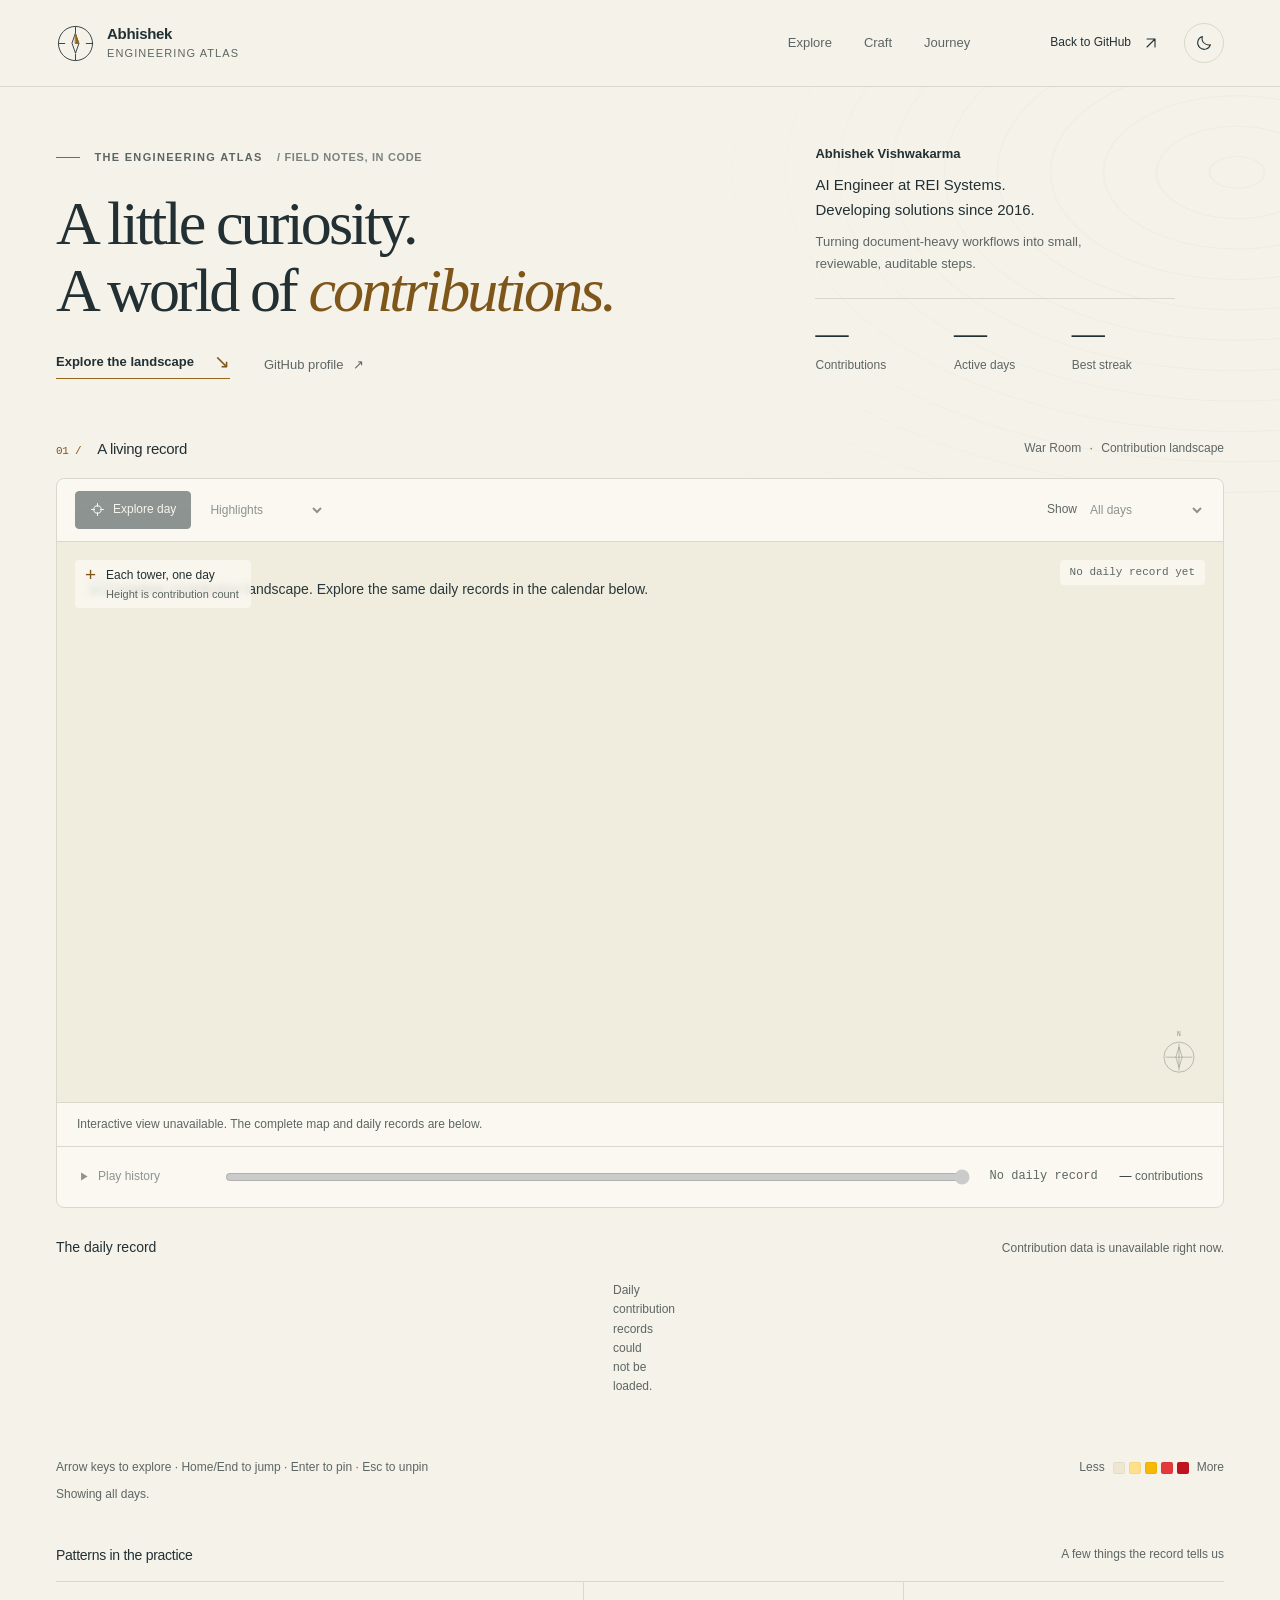
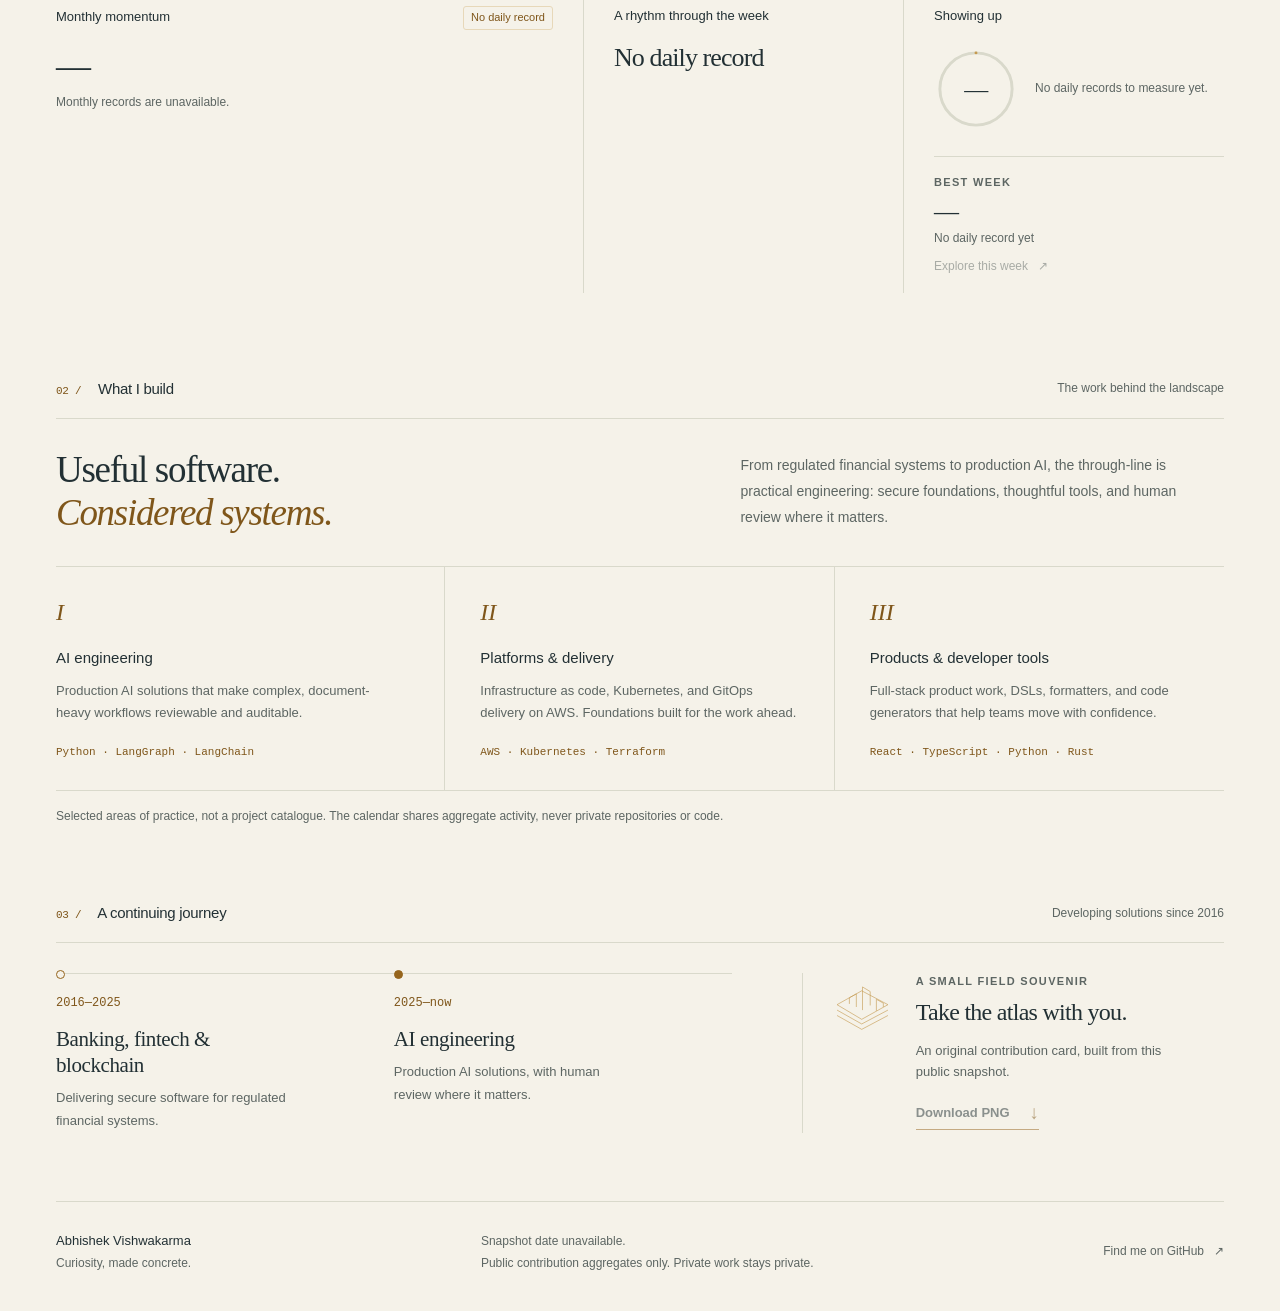
==== site/index.html @ c7415bc3 "Engineering Atlas profile: README artwork, War Room site, generators and CI Original scenery-only SV" ====
<!doctype html>
<html lang="en">
<head>
  <meta charset="utf-8">
  <meta name="viewport" content="width=device-width, initial-scale=1, viewport-fit=cover">
  <title>The Engineering Atlas · Abhishek Vishwakarma</title>
  <meta name="description" content="Abhishek Vishwakarma, AI Engineer at REI Systems. Explore an original contribution landscape, the daily records behind it, and a journey through software engineering since 2016. Public aggregates only.">
  <meta name="color-scheme" content="light dark">
  <meta name="theme-color" content="#f5f2e9">
  <meta property="og:title" content="The Engineering Atlas · Abhishek Vishwakarma">
  <meta property="og:description" content="A little curiosity. A world of contributions. An original, interactive atlas of Abhishek Vishwakarma’s public contribution calendar and engineering journey.">
  <meta property="og:type" content="website">
  <meta property="og:url" content="https://abhi-at-rei.github.io/abhi-at-rei/">
  <meta property="og:image" content="https://abhi-at-rei.github.io/abhi-at-rei/battlefield-light.svg">
  <meta property="og:image:alt" content="An original isometric contribution landscape: one tower for each day of the public contribution calendar.">
  <meta name="twitter:card" content="summary_large_image">
  <meta name="twitter:title" content="The Engineering Atlas · Abhishek Vishwakarma">
  <meta name="twitter:description" content="A little curiosity. A world of contributions. An original, interactive atlas of Abhishek Vishwakarma’s public contribution calendar and engineering journey.">
  <meta name="twitter:image" content="https://abhi-at-rei.github.io/abhi-at-rei/battlefield-light.svg">
  <meta name="twitter:image:alt" content="An original isometric contribution landscape: one tower for each day of the public contribution calendar.">
  <link rel="icon" href="data:image/svg+xml,%3Csvg xmlns='http://www.w3.org/2000/svg' viewBox='0 0 40 40'%3E%3Crect width='40' height='40' rx='10' fill='%231c292d'/%3E%3Cpath d='M20 6 24 16 34 20 24 24 20 34 16 24 6 20 16 16Z' fill='none' stroke='%23ddb36b' stroke-width='1.3'/%3E%3Cpath d='M20 11 23 20 20 29 17 20Z' fill='%23f5f2e9'/%3E%3C/svg%3E">
  <script>
    // Apply the saved theme before first paint (no flash); light is the default.
    (function () {
      var t = null;
      try { t = localStorage.getItem('warroom-theme'); } catch (e) {}
      if (t !== 'light' && t !== 'dark') t = 'light';
      document.documentElement.setAttribute('data-theme', t);
    })();
  </script>
  <link rel="stylesheet" href="./style.css">
  <script type="importmap">
  {
    "imports": {
      "three": "https://cdn.jsdelivr.net/npm/three@0.170.0/build/three.module.js",
      "three/addons/": "https://cdn.jsdelivr.net/npm/three@0.170.0/examples/jsm/"
    }
  }
  </script>
</head>
<body>
  <a class="skip" href="#heatmap-title">Skip to the contribution calendar</a>
  <header class="top">
    <div class="wrap top__inner">
      <a class="brand" href="#home" aria-label="Abhishek, Engineering Atlas home">
        <svg class="brand__mark" viewBox="0 0 40 40" aria-hidden="true"><circle cx="20" cy="20" r="17.5"/><path d="M20 3v6m0 22v6M3 20h6m22 0h6M20 10l3.5 10L20 30l-3.5-10Z"/><path class="brand__needle" d="m20 10 3.5 10H20Z"/></svg>
        <span><strong>Abhishek</strong><span>Engineering Atlas</span></span>
      </a>
      <nav class="nav" aria-label="Main navigation"><a href="#explore">Explore</a><a href="#craft">Craft</a><a href="#journey">Journey</a></nav>
      <div class="top__actions">
        <a class="back" href="https://github.com/abhi-at-rei"><span>Back to GitHub</span><svg viewBox="0 0 20 20" aria-hidden="true"><path d="M5 15 15 5M5 5h10v10"/></svg></a>
        <button class="theme-toggle icon-button" id="theme-toggle" type="button" data-action="toggle-theme" aria-label="Switch to dark theme">
          <svg class="i-moon" viewBox="0 0 24 24" aria-hidden="true"><path d="M20.6 14.2A8.7 8.7 0 0 1 9.8 3.4a8.7 8.7 0 1 0 10.8 10.8Z"/></svg>
          <svg class="i-sun" viewBox="0 0 24 24" aria-hidden="true"><circle cx="12" cy="12" r="4"/><path d="M12 2v2m0 16v2M2 12h2m16 0h2M5 5l1.5 1.5m11 11L19 19M5 19l1.5-1.5m11-11L19 5"/></svg>
        </button>
      </div>
    </div>
  </header>
  <main id="home">
    <section class="intro wrap" aria-labelledby="page-title">
      <div class="intro__text">
        <p class="eyebrow"><span class="small-rule"></span> The engineering atlas <span class="edition">/ Field notes, in code</span></p>
        <h1 id="page-title">A little curiosity.<br>A world of <em>contributions.</em></h1>
        <div class="intro__links"><a class="text-link" href="#explore">Explore the landscape <span aria-hidden="true">↘</span></a><a class="quiet-link" href="https://github.com/abhi-at-rei">GitHub profile <span aria-hidden="true">↗</span></a></div>
      </div>
      <div class="intro__aside">
        <p class="intro__name">Abhishek Vishwakarma</p>
        <p class="intro__role">AI Engineer at REI Systems.<br> Developing solutions since 2016.</p>
        <p class="intro__focus">Turning document-heavy workflows into small, reviewable, auditable steps.</p>
        <dl class="hero-metrics" aria-label="Contribution summary"><div><dt>Contributions</dt><dd id="metric-total">—</dd></div><div><dt>Active days</dt><dd id="metric-active">—</dd></div><div><dt>Best streak</dt><dd id="metric-streak">—</dd></div></dl>
      </div>
    </section>
    <section class="explore wrap" id="explore" aria-labelledby="explore-title">
      <div class="section-heading"><h2 id="explore-title"><span class="section-index">01 /</span> A living record</h2><span class="section-note">War Room <span aria-hidden="true">·</span> Contribution landscape</span></div>
      <div class="atlas" id="atlas">
        <div class="toolbar" role="group" aria-label="Landscape controls">
          <div class="toolbar__explore">
            <button class="control control--explore" id="explore-day" data-action="explore-day" type="button"><svg viewBox="0 0 20 20" aria-hidden="true"><path d="M10 2v4m0 8v4M2 10h4m8 0h4"/><circle cx="10" cy="10" r="5"/></svg>Explore day</button>
            <label class="select-control"><span class="sr-only">Highlights</span><select id="highlights" data-action="highlight"><option value="">Highlights</option><option value="peak">Peak day</option><option value="streak">Longest streak</option><option value="month" id="highlight-month" disabled>Best month</option></select></label>
          </div>
          <div class="camera-controls scene-only" role="group" aria-label="Camera view"><button type="button" data-camera="front" aria-pressed="true">Front</button><button type="button" data-camera="map" aria-pressed="false">Map</button><button type="button" data-camera="isometric" aria-pressed="false">Isometric</button><button type="button" data-camera="cinematic" aria-pressed="false">Cinematic</button></div>
          <div class="toolbar__options">
            <label class="select-control filter-control"><span>Show</span><select id="filter" data-filter="all" aria-label="Filter contribution days"><option value="all">All days</option><option value="top">Top days</option><option value="streak">Longest streak</option><option value="weekdays">Weekdays</option><option value="weekends">Weekends</option></select></label>
            <details class="view-options scene-only" id="view-options"><summary class="icon-button" aria-label="View settings"><svg viewBox="0 0 20 20" aria-hidden="true"><path d="M3 5h14M3 10h14M3 15h14"/><path class="slider-knobs" d="M7 3v4m6 1v4m-6 1v4"/></svg></summary><div class="view-options__body"><p class="eyebrow">View settings</p><button class="control" id="btn-motion" type="button" data-action="toggle-motion" data-state="off">Enable motion</button><label for="quality">Render quality</label><select id="quality" data-action="quality"><option value="auto">Auto</option><option value="low">Low</option><option value="high">High</option></select><p id="motion-note">The landscape starts still. Motion is always optional.</p></div></details>
          </div>
        </div>
        <div class="stage" id="stage">
          <img class="stage__fallback" id="stage-fallback" src="./battlefield-light.svg" alt="Complete contribution landscape. Explore the same daily records in the calendar below.">
          <div class="stage__canvas" id="stage-canvas" role="img" aria-label="Interactive contribution landscape. Each tower represents one calendar day. Use the calendar below for keyboard access."></div>
          <div class="stage__labels" id="stage-labels" aria-hidden="true"></div>
          <div class="stage__annotation"><span class="crosshair" aria-hidden="true">+</span><span>Each tower, one day<span class="annotation-sub">Height is contribution count</span></span></div>
          <p class="stage__range" id="stage-range">Loading the daily record</p>
          <div class="stage__bottom"><p class="stage__hint" id="stage-hint">Drag to orbit · Select a tower to inspect</p><button class="control interact-toggle scene-only" id="interactive-toggle" type="button" data-action="toggle-interactive" data-state="off">Explore in 3D</button><svg class="stage__compass" viewBox="0 0 48 64" aria-hidden="true"><text x="24" y="9" text-anchor="middle">N</text><circle cx="24" cy="36" r="19"/><path d="M24 19v34M7 36h34M24 23l4 13-4 13-4-13Z"/></svg></div>
          <div class="stage__toast" id="stage-toast" role="status"></div>
          <div class="stage__loading" id="stage-loading" role="status"><span>Charting the landscape</span></div>
          <aside class="details" id="details" role="dialog" aria-modal="false" aria-labelledby="details-title" hidden>
            <div class="details__head"><h3 class="eyebrow" id="details-title" tabindex="-1">Daily record</h3><button class="icon-button" id="details-close" data-action="dismiss-day" type="button" aria-label="Close daily record"><svg viewBox="0 0 20 20" aria-hidden="true"><path d="m5 5 10 10M15 5 5 15"/></svg></button></div>
            <div id="details-body"></div>
            <div class="details__nav"><button class="control" id="day-prev" data-action="previous-day" type="button">← Previous</button><label><span class="sr-only">Choose a calendar day</span><input id="day-input" type="date"></label><button class="control" id="day-next" data-action="next-day" type="button">Next →</button></div>
          </aside>
        </div>
        <p class="fallback-note" id="fallback-note" hidden>Interactive view unavailable. The complete map and daily records are below.</p>
        <div class="replay" role="group" aria-label="Contribution history replay"><button class="replay__play" id="replay-play" data-action="replay-play" type="button" data-state="off"><svg viewBox="0 0 16 16" aria-hidden="true"><path class="play-symbol" d="m5 3 8 5-8 5Z"/><path class="pause-symbol" d="M5 3v10M11 3v10"/></svg><span>Play history</span></button><label class="sr-only" for="replay-progress">Replay progress</label><input id="replay-progress" data-action="replay-scrub" type="range" min="0" max="1" step="0.001" value="1"><output id="replay-date" for="replay-progress" aria-live="off">—</output><span class="replay__total"><strong id="replay-total">—</strong> <span>contributions</span></span><p class="replay__note" id="replay-note" hidden>Reduced motion is on. Drag the slider, or step forward one week at a time.</p></div>
      </div>
      <div class="heat">
        <div class="heat__heading"><h3 id="heatmap-title" tabindex="-1">The daily record</h3><p id="total-line">Loading public contribution aggregates.</p></div>
        <div class="heat__scroller" id="heat-scroller" tabindex="-1"><div id="heatmap" class="heatmap-grid" role="grid" aria-label="Contribution calendar" aria-describedby="heatmap-help"></div></div>
        <div class="heat__foot"><p id="heatmap-help"><span class="hint-keys">Arrow keys to explore · Home/End to jump · Enter to pin · Esc to unpin</span><span class="hint-touch">Scroll sideways · Tap a day to pin it</span></p><div class="legend" id="legend" aria-label="Contribution intensity"></div></div>
        <p class="filter-status" id="filter-status" role="status">Showing all days.</p>
      </div>
      <div class="insights" aria-labelledby="insights-title">
        <div class="section-heading section-heading--small"><h3 id="insights-title">Patterns in the practice</h3><span class="section-note">A few things the record tells us</span></div>
        <div class="insights__grid">
          <section class="insight momentum" aria-labelledby="momentum-title"><div class="insight__heading"><h4 id="momentum-title">Monthly momentum</h4><span class="period-label" id="momentum-period">—</span></div><div class="momentum__value" id="momentum-value">—</div><p class="insight__note" id="momentum-label">Waiting for the daily record.</p><div class="month-chart" id="month-chart" role="group" aria-label="Monthly contribution totals"></div></section>
          <section class="insight weekday" aria-labelledby="weekday-title"><h4 id="weekday-title">A rhythm through the week</h4><p class="insight__lead" id="weekday-lead">—</p><div class="weekday-chart" id="weekday-chart" aria-label="Contributions by weekday"></div></section>
          <section class="insight consistency" aria-labelledby="consistency-title"><h4 id="consistency-title">Showing up</h4><div class="consistency__body"><div class="consistency__ring"><svg viewBox="0 0 100 100" aria-hidden="true"><circle class="ring-track" cx="50" cy="50" r="43"/><circle class="ring-value" id="ring-value" cx="50" cy="50" r="43" pathLength="100"/></svg><strong id="active-rate">—</strong></div><p id="consistency-note">Waiting for observed account days.</p></div><div class="best-week"><span class="eyebrow">Best week</span><strong id="best-week-value">—</strong><span id="best-week-range">No daily record yet</span><button class="quiet-link" id="best-week" data-action="highlight-week" type="button" disabled>Explore this week <span aria-hidden="true">↗</span></button></div></section>
        </div>
      </div>
    </section>
    <section class="craft wrap" id="craft" aria-labelledby="craft-title">
      <div class="section-heading"><h2 id="craft-title"><span class="section-index">02 /</span> What I build</h2><span class="section-note">The work behind the landscape</span></div>
      <div class="craft__intro"><p>Useful software.<br><em>Considered systems.</em></p><p>From regulated financial systems to production AI, the through-line is practical engineering: secure foundations, thoughtful tools, and human review where it matters.</p></div>
      <div class="craft__grid"><article class="craft-area"><span class="craft-area__index">I</span><h3>AI engineering</h3><p>Production AI solutions that make complex, document-heavy workflows reviewable and auditable.</p><p class="craft-area__tools">Python · LangGraph · LangChain</p></article><article class="craft-area"><span class="craft-area__index">II</span><h3>Platforms &amp; delivery</h3><p>Infrastructure as code, Kubernetes, and GitOps delivery on AWS. Foundations built for the work ahead.</p><p class="craft-area__tools">AWS · Kubernetes · Terraform</p></article><article class="craft-area"><span class="craft-area__index">III</span><h3>Products &amp; developer tools</h3><p>Full-stack product work, DSLs, formatters, and code generators that help teams move with confidence.</p><p class="craft-area__tools">React · TypeScript · Python · Rust</p></article></div>
      <p class="craft__privacy">Selected areas of practice, not a project catalogue. The calendar shares aggregate activity, never private repositories or code.</p>
    </section>
    <section class="journey wrap" id="journey" aria-labelledby="journey-title">
      <div class="section-heading"><h2 id="journey-title"><span class="section-index">03 /</span> A continuing journey</h2><span class="section-note">Developing solutions since 2016</span></div>
      <div class="journey__grid"><ol class="timeline"><li><span class="timeline__dates">2016—2025</span><h3>Banking, fintech &amp; blockchain</h3><p>Delivering secure software for regulated financial systems.</p></li><li><span class="timeline__dates">2025—now</span><h3>AI engineering</h3><p>Production AI solutions, with human review where it matters.</p></li></ol><aside class="download-card"><svg viewBox="0 0 80 70" aria-hidden="true"><path d="m7 32 32-18 34 18-34 19Z"/><path d="M7 39 39 57 73 39M7 46l32 18 34-18M23 31v-8l9-5v17m8 4V9l10 6v18m8 7V25l9 5v5"/></svg><div><p class="eyebrow">A small field souvenir</p><h3>Take the atlas with you.</h3><p>An original contribution card, built from this public snapshot.</p><button class="text-link" id="download-card" data-action="download-card" type="button" disabled>Download PNG <span aria-hidden="true">↓</span></button><p class="sr-only" id="download-status" role="status"></p></div></aside></div>
    </section>
  </main>
  <footer class="foot wrap"><div><strong>Abhishek Vishwakarma</strong><p>Curiosity, made concrete.</p></div><div><p id="generated">Snapshot date unavailable.</p><p>Public contribution aggregates only. Private work stays private.</p></div><a class="quiet-link" href="https://github.com/abhi-at-rei">Find me on GitHub <span aria-hidden="true">↗</span></a></footer>
  <div class="tip" id="tip" role="tooltip" hidden></div>
  <p class="sr-only" id="selection-status" role="status" aria-live="polite"></p>
  <noscript><p class="wrap noscript">This atlas uses JavaScript for its daily records and interactive views. You can still view <a href="./battlefield-light.svg">the complete contribution map</a> or visit <a href="https://github.com/abhi-at-rei">the GitHub profile</a>.</p></noscript>
  <script type="module" src="./app.js"></script>
</body>
</html>
---- site/style.css ----
/* The War Room. Tokens mirror generator/theme.py exactly. */
:root {
  --font-body: -apple-system, BlinkMacSystemFont, "Segoe UI", sans-serif;
  --font-display: "Iowan Old Style", "Palatino Linotype", "Book Antiqua", Palatino, Georgia, serif;
  --font-mono: "SFMono-Regular", Consolas, "Liberation Mono", monospace;
  --cell: 16px;
  --gap: 4px;
  --hit: 44px;
}
/* Light mode surfaces (MODES.light) */
:root, :root[data-theme="light"] {
  color-scheme: light;
  --paper: #f5f2e9; --panel: #faf8f1; --text: #223034; --text-muted: #5d6663;
  --line: #d9d9cb; --panel-edge: #d9d9cb; --accent: #96651d; --accent-text: #7f561a; --amber: #c59a50;
  --accent-soft: #e7d8b9; --crimson: #a94b45; --stage: #f0eddf; --sea-cell: #dce4df;
  --focus: #83590c; --shadow: 0 16px 50px #1d292219; --contour: #acb6a425;
}
/* Dark mode surfaces (MODES.dark) */
:root[data-theme="dark"] {
  color-scheme: dark;
  --paper: #121d25; --panel: #182630; --text: #e7e5d9; --text-muted: #a2acae;
  --line: #34434a; --panel-edge: #34434a; --accent: #d5b77c; --accent-text: #d5b77c; --amber: #d5af68;
  --accent-soft: #48412f; --crimson: #d58c83; --stage: #14242c; --sea-cell: #293e45;
  --focus: #e9c383; --shadow: 0 16px 50px #0005; --contour: #77908e1d;
}
* { box-sizing: border-box; }
html { scroll-behavior: smooth; scroll-padding-top: 92px; -webkit-text-size-adjust: 100%; }
body { margin: 0; background: var(--paper); color: var(--text); font-family: var(--font-body); font-size: 14px; line-height: 1.6; -webkit-font-smoothing: antialiased; }
body::before { content: ""; position: absolute; z-index: -1; top: 80px; right: 0; width: 48%; height: 420px; background: repeating-radial-gradient(ellipse at 93% 22%, transparent 0 26px, var(--contour) 27px 28px, transparent 29px 53px); mask-image: linear-gradient(to left, #0008, transparent); pointer-events: none; }
button, input, select { font: inherit; color: inherit; }
button, select, summary, input[type="range"] { -webkit-tap-highlight-color: transparent; }
button { cursor: pointer; }
button:disabled, select:disabled { cursor: default; opacity: .5; }
a { color: inherit; text-underline-offset: 4px; }
button, select { touch-action: manipulation; }
svg { display: block; }
button svg, a svg, summary svg { width: 18px; height: 18px; fill: none; stroke: currentColor; stroke-width: 1.35; stroke-linecap: round; stroke-linejoin: round; flex-shrink: 0; }
[hidden] { display: none !important; }
:focus-visible { outline: 2px solid var(--focus); outline-offset: 4px; }
::selection { background: var(--accent-soft); color: var(--text); }
.wrap { width: min(1280px, calc(100% - 112px)); margin-inline: auto; }
.sr-only { position: absolute; width: 1px; height: 1px; padding: 0; margin: -1px; overflow: hidden; clip: rect(0,0,0,0); white-space: nowrap; border: 0; }
.skip { position: fixed; top: -120px; left: 10px; z-index: 100; padding: 12px 18px; background: var(--text); color: var(--paper); font-size: 14px; }
.skip:focus { top: 10px; }
.eyebrow { margin: 0; font-size: 11px; line-height: 1.5; font-weight: 600; letter-spacing: .12em; text-transform: uppercase; }
.small-rule { display: inline-block; width: 24px; height: 1px; background: var(--accent); margin-right: 10px; vertical-align: middle; }
.text-link, .quiet-link { display: inline-flex; align-items: center; justify-content: space-between; gap: 20px; padding: 0; border: 0; background: none; font-size: 13px; text-decoration: none; line-height: 1.7; }
.text-link { font-weight: 600; border-bottom: 1px solid var(--accent); padding-bottom: 5px; }
.text-link span { color: var(--accent-text); font-size: 19px; font-weight: 400; line-height: 1; }
.quiet-link { color: var(--text-muted); gap: 10px; }
.quiet-link:hover, .text-link:hover { color: var(--accent-text); }
.icon-button { width: 40px; height: 40px; display: inline-grid; place-items: center; border: 1px solid var(--line); border-radius: 50%; background: transparent; padding: 0; }
.icon-button:hover { background: var(--accent-soft); }
/* ---------- header ---------- */
.top { border-bottom: 1px solid var(--line); background: var(--paper); }
.top__inner { min-height: 86px; display: flex; align-items: center; justify-content: space-between; gap: 24px; }
.brand { display: inline-flex; align-items: center; gap: 12px; text-decoration: none; }
.brand svg.brand__mark { width: 39px; height: 39px; stroke-width: .9; color: var(--text); }
.brand__needle { fill: var(--accent); stroke: var(--accent); }
.brand strong { display: block; font-size: 15px; font-weight: 600; letter-spacing: -.02em; line-height: 1.45; }
.brand span span { display: block; font-size: 11px; letter-spacing: .1em; text-transform: uppercase; color: var(--text-muted); }
.nav { display: flex; gap: 32px; margin-left: auto; margin-right: 56px; }
.nav a { padding-block: 12px; font-size: 13px; text-decoration: none; color: var(--text-muted); }
.nav a:hover { color: var(--text); }
.top__actions { display: flex; gap: 25px; align-items: center; }
.back { display: flex; gap: 12px; align-items: center; text-decoration: none; font-size: 12px; }
.back svg { width: 16px; height: 16px; }
.theme-toggle .i-sun, :root[data-theme="dark"] .theme-toggle .i-moon { display: none; }
:root[data-theme="dark"] .theme-toggle .i-sun { display: block; }
/* ---------- intro ---------- */
.intro { padding-top: 57px; padding-bottom: 58px; display: grid; grid-template-columns: 1.7fr 1fr; gap: 65px; align-items: end; }
.intro .eyebrow { margin-bottom: 25px; color: var(--text-muted); }
.edition { opacity: .8; margin-left: 10px; font-size: 11px; letter-spacing: .06em; }
h1 { font-family: var(--font-display); font-size: clamp(46px, 4.85vw, 72px); font-weight: 400; letter-spacing: -.047em; line-height: 1.075; margin: 0; }
h1 em { font-weight: 400; color: var(--accent-text); }
.intro__links { display: flex; align-items: center; gap: 34px; margin-top: 27px; }
.intro__aside { padding-bottom: 3px; max-width: 360px; }
.intro__name { font-size: 13px; font-weight: 600; margin: 0 0 8px; }
.intro__role { font-size: 15px; line-height: 1.65; margin: 0 0 9px; }
.intro__focus { color: var(--text-muted); font-size: 13px; line-height: 1.65; margin: 0; max-width: 310px; }
.hero-metrics { display: grid; grid-template-columns: 1.2fr 1fr 1fr; gap: 14px; margin: 24px 0 0; border-top: 1px solid var(--line); padding-top: 14px; }
.hero-metrics div { display: flex; flex-direction: column-reverse; }
.hero-metrics dt { color: var(--text-muted); font-size: 12px; white-space: nowrap; }
.hero-metrics dd { font-family: var(--font-display); font-size: 33px; line-height: 1.25; letter-spacing: -.04em; margin: 0 0 2px; font-variant-numeric: lining-nums tabular-nums; }
.hero-metrics dd small { font-family: var(--font-body); font-size: 12px; color: var(--text-muted); margin-left: 4px; letter-spacing: 0; }
.section-heading { display: flex; justify-content: space-between; align-items: center; gap: 15px; padding: 0 0 17px; }
.section-heading h2, .section-heading h3 { margin: 0; font-size: 15px; font-weight: 500; letter-spacing: -.02em; }
.section-index { color: var(--accent-text); font-family: var(--font-mono); font-size: 11px; padding-right: 13px; }
.section-note { color: var(--text-muted); font-size: 12px; }
.section-note span { padding-inline: 5px; color: var(--accent-text); }
/* ---------- stage ---------- */
.atlas { border: 1px solid var(--line); border-radius: 8px; background: var(--panel); overflow: clip; }
.toolbar { display: flex; flex-wrap: wrap; align-items: center; justify-content: space-between; gap: 12px; padding: 12px 18px; border-bottom: 1px solid var(--line); position: relative; z-index: 10; }
.toolbar__explore, .toolbar__options { display: flex; align-items: center; gap: 10px; }
.control { display: inline-flex; align-items: center; justify-content: center; gap: 8px; border: 1px solid var(--line); background: var(--panel); padding: 8px 14px; min-height: 38px; border-radius: 4px; font-size: 12px; line-height: 1.4; white-space: nowrap; }
.control:hover { border-color: var(--accent); }
.control--explore { background: var(--text); border-color: var(--text); color: var(--paper); }
.control--explore svg { width: 15px; height: 15px; }
.select-control { display: inline-flex; align-items: center; gap: 4px; font-size: 12px; color: var(--text-muted); }
.select-control select { border: 0; background: transparent; color: var(--text); font-size: 12px; padding: 9px 20px 9px 5px; border-radius: 3px; min-height: 38px; cursor: pointer; max-width: 160px; }
.camera-controls { display: inline-flex; gap: 3px; padding: 3px; background: var(--paper); border: 1px solid var(--line); border-radius: 5px; }
.camera-controls button { min-height: 32px; padding: 5px 11px; background: none; border: 1px solid transparent; border-radius: 3px; font-size: 12px; }
.camera-controls button:focus-visible { outline-offset: 1px; }
.camera-controls button[aria-pressed="true"] { border-color: var(--accent); background: var(--panel); font-weight: 600; box-shadow: 0 1px 3px #00000010; }
.camera-controls button:hover { color: var(--accent-text); }
.view-options { position: relative; }
.view-options > summary { width: 38px; height: 38px; border: 0; border-radius: 4px; list-style: none; cursor: pointer; }
.view-options > summary::-webkit-details-marker { display: none; }
.slider-knobs { stroke-width: 3.5; stroke: var(--text); }
.view-options__body { position: absolute; top: 46px; right: 0; width: 250px; padding: 20px; background: var(--panel); border: 1px solid var(--line); box-shadow: var(--shadow); border-radius: 6px; }
.view-options__body .eyebrow { margin-bottom: 12px; }
.view-options__body .control { display: flex; width: 100%; margin-bottom: 16px; }
.view-options__body label { font-size: 12px; }
.view-options__body select { display: block; width: 100%; border: 1px solid var(--line); padding: 7px; border-radius: 4px; background: var(--paper); margin-top: 5px; font-size: 13px; }
.view-options__body p:last-child { font-size: 12px; color: var(--text-muted); margin-bottom: 0; }
.stage { position: relative; isolation: isolate; height: 560px; background: var(--stage); overflow: hidden; }
.stage__canvas, .stage__fallback, .stage__labels { position: absolute; inset: 0; width: 100%; height: 100%; }
.stage__fallback { object-fit: contain; padding: 36px 32px 25px; opacity: .96; }
.stage__canvas { touch-action: pan-y; }
.stage__canvas canvas { display: block; width: 100%; height: 100%; touch-action: pan-y !important; }
.stage.is-interactive .stage__canvas, .stage.is-interactive .stage__canvas canvas { touch-action: none !important; cursor: grab; }
.stage.is-interactive .stage__canvas canvas:active { cursor: grabbing; }
.stage.is-ready .stage__fallback { visibility: hidden; }
.stage__labels { pointer-events: none; overflow: hidden; }
.mk, .scene-label { position: absolute; white-space: nowrap; font-size: 11px; background: var(--panel); color: var(--text); border: 1px solid var(--line); border-radius: 3px; padding: 3px 7px; transition: opacity .2s ease; }
.mk b { color: var(--accent-text); margin-right: 4px; }
.mk.is-hidden { opacity: 0; }
.stage__annotation { position: absolute; top: 18px; left: 18px; display: flex; align-items: flex-start; gap: 10px; padding: 6px 12px 6px 10px; border-radius: 4px; font-size: 12px; line-height: 1.5; pointer-events: none; }
.stage__annotation, .stage__range, .stage__hint { background: color-mix(in srgb, var(--panel) 80%, transparent); backdrop-filter: blur(3px); }
.crosshair { color: var(--accent-text); font-size: 19px; font-weight: 300; margin-top: -5px; }
.annotation-sub { display: block; font-size: 11px; color: var(--text-muted); margin-top: 2px; }
.stage__range { position: absolute; right: 18px; top: 18px; padding: 4px 10px; border-radius: 4px; color: var(--text-muted); font-family: var(--font-mono); font-size: 11px; margin: 0; pointer-events: none; }
.stage__bottom { position: absolute; left: 25px; right: 25px; bottom: 22px; display: flex; align-items: center; justify-content: space-between; pointer-events: none; gap: 20px; }
.stage__hint { color: var(--text); font-size: 12px; margin: 0; padding: 4px 10px; border-radius: 4px; }
.stage__compass { width: 38px; height: 52px; stroke: var(--text-muted); fill: none; stroke-width: .7; opacity: .7; }
.stage__compass text { fill: var(--text-muted); stroke: none; font-size: 8px; font-family: var(--font-mono); }
.interact-toggle { display: none; pointer-events: auto; }
.stage__toast { position: absolute; left: 50%; top: 50%; transform: translate(-50%, -50%); padding: 10px 16px; max-width: 80%; border-radius: 5px; background: var(--text); color: var(--paper); font-size: 13px; opacity: 0; pointer-events: none; }
.stage__toast.is-on { opacity: 1; }
.stage__loading { position: absolute; inset: 0; display: grid; place-items: center; pointer-events: none; background: color-mix(in srgb, var(--stage) 75%, transparent); font-size: 12px; color: var(--text-muted); letter-spacing: .08em; }
.stage.is-ready .stage__loading, .is-fallback .stage__loading { display: none; }
.is-fallback .scene-only { display: none !important; }
.is-fallback .toolbar { justify-content: space-between; }
.is-fallback .stage__hint { visibility: hidden; }
.fallback-note { border-top: 1px solid var(--line); padding: 12px 20px; margin: 0; color: var(--text-muted); font-size: 12px; }
.replay { display: flex; align-items: center; gap: 20px; padding: 10px 20px; border-top: 1px solid var(--line); min-height: 60px; flex-wrap: wrap; }
.replay__play { background: none; border: 0; padding: 8px 0; min-height: 40px; display: flex; align-items: center; gap: 8px; font-size: 12px; min-width: 128px; }
.replay__play svg { width: 13px; height: 13px; }
.play-symbol { fill: var(--text); stroke: none; }
.pause-symbol { display: none; stroke-width: 2.8; }
.replay__play[data-state="on"] .play-symbol { display: none; }
.replay__play[data-state="on"] .pause-symbol { display: block; }
input[type="range"] { accent-color: var(--accent); height: 24px; min-width: 40px; flex: 1; cursor: pointer; margin: 0; }
.replay output { min-width: 110px; font-family: var(--font-mono); font-size: 12px; color: var(--text-muted); white-space: nowrap; }
.replay__total { font-size: 12px; color: var(--text-muted); text-align: right; white-space: nowrap; }
.replay__total strong { color: var(--text); font-weight: 500; }
.replay__note { flex-basis: 100%; margin: 0; font-size: 12px; color: var(--text-muted); }
/* ---------- cards ---------- */
.craft { padding-top: 84px; }
.craft__intro { display: grid; grid-template-columns: 1.25fr 1fr; gap: 80px; border-top: 1px solid var(--line); padding: 30px 0 32px; align-items: center; }
.craft__intro p:first-child { font-family: var(--font-display); font-size: 37px; line-height: 1.15; letter-spacing: -.035em; margin: 0; }
.craft__intro em { color: var(--accent-text); }
.craft__intro p:last-child { max-width: 440px; color: var(--text-muted); font-size: 14px; margin: 0; line-height: 1.85; }
.craft__grid { display: grid; grid-template-columns: repeat(3, 1fr); border-top: 1px solid var(--line); border-bottom: 1px solid var(--line); }
.craft-area { padding: 26px 35px 28px; border-right: 1px solid var(--line); }
.craft-area:first-child { padding-left: 0; }
.craft-area:last-child { border: 0; padding-right: 0; }
.craft-area__index { display: block; color: var(--accent-text); font-family: var(--font-display); font-style: italic; font-size: 24px; margin-bottom: 14px; }
.craft-area h3 { margin: 0 0 10px; font-size: 15px; font-weight: 500; }
.craft-area p { color: var(--text-muted); font-size: 13px; line-height: 1.75; margin: 0; max-width: 320px; }
.craft-area p.craft-area__tools { font-family: var(--font-mono); font-size: 11px; margin-top: 18px; color: var(--accent-text); }
.craft__privacy { font-size: 12px; color: var(--text-muted); margin-top: 16px; }
/* ---------- heatmap + details ---------- */
.heat { padding-top: 28px; min-width: 0; }
.heat__heading { display: flex; align-items: baseline; justify-content: space-between; gap: 16px; margin-bottom: 17px; }
.heat__heading h3 { font-size: 14px; font-weight: 500; margin: 0; }
.heat__heading p { color: var(--text-muted); font-size: 12px; margin: 0; }
.heat__scroller { overflow-x: auto; overflow-y: hidden; max-width: 100%; padding: 6px 6px 12px; scrollbar-width: thin; scrollbar-color: var(--line) transparent; }
.heatmap-grid { display: grid; grid-template-columns: 34px repeat(var(--weeks, 53), var(--cell)); grid-template-rows: 20px repeat(7, var(--cell)); gap: var(--gap); width: max-content; margin-inline: auto; }
.hm-month { grid-row: 1; font-family: var(--font-mono); font-size: 11px; color: var(--text-muted); white-space: nowrap; align-self: start; }
.hm-row { display: contents; }
.hm-day { grid-column: 1; position: sticky; left: -6px; z-index: 2; background: var(--paper); box-shadow: 5px 0 0 var(--paper); font-size: 11px; color: var(--text-muted); line-height: var(--cell); }
.c { position: relative; display: block; border: 1px solid #2431310c; width: var(--cell); height: var(--cell); padding: 0; border-radius: 2px; background: var(--cell-color); cursor: pointer; transition: opacity .15s; }
/* Extends the hit area into the gap so neighbouring cells tile without overlapping. */
.c::after { content: ""; position: absolute; inset: calc(var(--gap) / -2); }
.c.is-sea { background: var(--sea-cell); }
.c.is-filtered { opacity: .15; cursor: default; }
.c.is-future { opacity: .18; }
.c.is-hover { outline: 1px solid var(--text); outline-offset: 2px; }
.c.is-pinned { outline: 2px solid var(--text); outline-offset: 2px; z-index: 1; }
.c:focus-visible { outline: 2px solid var(--focus); outline-offset: 2px; z-index: 3; }
.heat__foot { display: flex; justify-content: space-between; align-items: center; gap: 16px; margin-top: 5px; }
.heat__foot p { font-size: 12px; color: var(--text-muted); margin: 0; }
.hint-touch { display: none; }
.legend { display: flex; align-items: center; gap: 4px; font-size: 12px; color: var(--text-muted); }
.legend span:first-child { margin-right: 4px; }
.legend span:last-child { margin-left: 4px; }
.legend i { display: block; width: 12px; height: 12px; border: 1px solid #2431310c; border-radius: 2px; background: var(--cell-color); }
.filter-status { font-size: 12px; color: var(--text-muted); margin: 8px 0 0; min-height: 18px; }
.details { position: absolute; z-index: 20; top: 18px; right: 18px; width: 320px; max-height: calc(100% - 36px); overflow-y: auto; padding: 17px 20px 18px; background: var(--panel); border: 1px solid var(--line); border-radius: 6px; box-shadow: var(--shadow); }
.details__head { display: flex; justify-content: space-between; align-items: center; margin-bottom: 14px; }
.details__head .eyebrow { color: var(--text-muted); }
.details__head .icon-button { border: 0; width: 36px; height: 36px; }
.d-date { font-family: var(--font-display); font-size: 25px; line-height: 1.2; margin: 0 0 5px; letter-spacing: -.025em; }
.d-weekday { font-size: 12px; color: var(--text-muted); margin: 0 0 15px; }
.d-count { display: flex; gap: 9px; align-items: baseline; padding-bottom: 8px; }
.d-count strong { font-family: var(--font-display); font-size: 50px; font-weight: 400; line-height: 1.1; letter-spacing: -.04em; }
.d-count span { font-size: 13px; color: var(--text-muted); }
.d-text { font-size: 12px; line-height: 1.5; color: var(--text-muted); border-bottom: 1px solid var(--line); padding-bottom: 14px; margin: 0 0 8px; }
.d-list { margin: 0; }
.d-list > div { display: flex; justify-content: space-between; align-items: baseline; gap: 15px; padding: 7px 0; }
.d-list dt { font-size: 12px; color: var(--text-muted); flex-shrink: 0; }
.d-list dd { font-size: 13px; text-align: right; margin: 0; font-weight: 500; }
.d-note { font-size: 12px; color: var(--accent-text); margin: 12px 0 0; }
.details__nav { display: flex; justify-content: space-between; align-items: center; gap: 6px; margin-top: 18px; padding-top: 12px; border-top: 1px solid var(--line); flex-wrap: wrap; }
.details__nav .control { border: 0; background: none; padding: 4px 0; font-size: 12px; min-height: 36px; }
.details__nav label { width: 100%; order: 3; margin-top: 2px; }
.details__nav input { width: 100%; min-width: 0; border: 1px solid var(--line); background: var(--paper); padding: 5px 8px; border-radius: 3px; font-size: 13px; min-height: 38px; }
/* ---------- stats ---------- */
.insights { margin-top: 39px; }
.section-heading--small { border-bottom: 1px solid var(--line); padding-bottom: 15px; }
.section-heading--small h3 { font-size: 14px; }
.insights__grid { display: grid; grid-template-columns: 1.65fr 1fr 1fr; }
.insight { padding: 24px 30px 4px; border-right: 1px solid var(--line); min-width: 0; }
.insight:first-child { padding-left: 0; }
.insight:last-child { border: 0; padding-right: 0; }
.insight h4 { margin: 0; font-size: 13px; font-weight: 500; }
.insight__heading { display: flex; justify-content: space-between; align-items: center; gap: 8px; }
.period-label { font-size: 11px; color: var(--accent-text); border: 1px solid var(--accent-soft); padding: 2px 7px; border-radius: 3px; white-space: nowrap; }
.momentum__value { font-family: var(--font-display); font-size: 35px; line-height: 1.3; letter-spacing: -.04em; margin: 14px 0 4px; }
.momentum__value small { font-family: var(--font-body); font-size: 13px; letter-spacing: 0; color: var(--accent-text); margin-left: 12px; }
.insight__note { font-size: 12px; color: var(--text-muted); margin: 0; min-height: 32px; }
.month-chart { display: flex; align-items: stretch; height: 150px; margin-top: 14px; }
.month-bar { display: flex; flex: 1; flex-direction: column; align-items: center; justify-content: flex-end; min-width: 0; padding: 0 5px; border: 0; background: none; position: relative; }
.month-bar__value { font-family: var(--font-mono); font-size: 11px; margin-bottom: 5px; color: var(--text-muted); }
.month-bar__column { display: block; height: var(--bar-height); width: 100%; max-width: 29px; min-height: 2px; background: var(--accent-soft); border-top: 1px solid var(--amber); }
.month-bar:last-child .month-bar__column { background: var(--amber); }
.month-bar.is-partial:last-child .month-bar__column { background: repeating-linear-gradient(-45deg, var(--amber), var(--amber) 3px, var(--accent-soft) 3px, var(--accent-soft) 5px); }
.month-bar:hover .month-bar__column { background: var(--accent); }
.month-bar__label { font-family: var(--font-mono); font-size: 11px; margin-top: 0; padding-top: 6px; color: var(--text-muted); border-top: 1px solid var(--line); width: 100%; text-align: center; }
.insight__lead { font-family: var(--font-display); font-size: 26px; letter-spacing: -.035em; margin: 17px 0; line-height: 1.1; }
.insight__lead small { display: block; font-family: var(--font-body); font-size: 12px; letter-spacing: 0; margin-top: 7px; color: var(--text-muted); }
.weekday-chart { display: grid; gap: 9px; }
.weekday-row { display: grid; grid-template-columns: 30px 1fr 32px; align-items: center; gap: 8px; font-family: var(--font-mono); font-size: 11px; line-height: 1; color: var(--text-muted); }
.weekday-row__track { background: var(--line); height: 4px; }
.weekday-row__fill { display: block; width: var(--bar-width); height: 100%; background: var(--amber); }
.weekday-row.is-busiest .weekday-row__fill { background: var(--text); }
.weekday-row strong { font-weight: 400; text-align: right; color: var(--text); }
.consistency__body { display: flex; align-items: center; gap: 17px; margin-top: 20px; }
.consistency__ring { width: 84px; height: 84px; flex-shrink: 0; position: relative; display: grid; place-items: center; }
.consistency__ring svg { position: absolute; inset: 0; width: 100%; height: 100%; fill: none; stroke-width: 3.5; transform: rotate(-90deg); }
.ring-track { stroke: var(--line); }
.ring-value { stroke: var(--amber); stroke-dasharray: 0 100; stroke-linecap: round; }
.consistency__ring strong { font-family: var(--font-display); font-weight: 400; font-size: 24px; letter-spacing: -.03em; }
.consistency__body p { color: var(--text-muted); font-size: 12px; line-height: 1.65; margin: 0; }
.best-week { margin-top: 25px; padding-top: 13px; border-top: 1px solid var(--line); }
.best-week .eyebrow { color: var(--text-muted); }
.best-week > strong { display: block; font-family: var(--font-display); font-size: 25px; font-weight: 400; line-height: 1.3; margin-top: 4px; }
.best-week > span:not(.eyebrow) { display: block; font-size: 12px; color: var(--text-muted); }
.best-week .quiet-link { font-size: 12px; margin-top: 8px; }
.journey { margin-top: 75px; }
.journey__grid { display: grid; grid-template-columns: 1.6fr 1fr; gap: 70px; border-top: 1px solid var(--line); padding-top: 30px; }
.timeline { list-style: none; padding: 0; margin: 0; display: grid; grid-template-columns: 1fr 1fr; }
.timeline li { position: relative; padding: 16px 35px 0 0; border-top: 1px solid var(--line); }
.timeline li::before { content: ""; position: absolute; top: -4px; left: 0; width: 7px; height: 7px; background: var(--paper); border: 1px solid var(--accent); border-radius: 50%; }
.timeline li:last-child::before { background: var(--accent); }
.timeline__dates { font-family: var(--font-mono); font-size: 12px; color: var(--accent-text); }
.timeline h3 { font-family: var(--font-display); font-size: 21px; line-height: 1.25; font-weight: 400; letter-spacing: -.02em; margin: 12px 0 9px; max-width: 230px; }
.timeline p { color: var(--text-muted); font-size: 13px; line-height: 1.75; margin: 0; max-width: 240px; }
.download-card { display: flex; align-items: flex-start; gap: 22px; padding-left: 28px; border-left: 1px solid var(--line); }
.download-card > svg { width: 63px; height: 54px; fill: none; stroke: var(--amber); stroke-width: .8; margin-top: 7px; flex-shrink: 0; }
.download-card .eyebrow { color: var(--text-muted); }
.download-card h3 { font-family: var(--font-display); font-size: 24px; font-weight: 400; line-height: 1.3; letter-spacing: -.03em; margin: 7px 0; }
.download-card p:not(.eyebrow) { color: var(--text-muted); font-size: 13px; max-width: 250px; }
.download-card .text-link { margin-top: 6px; font-size: 13px; }
/* ---------- tooltip ---------- */
.tip { position: fixed; z-index: 70; pointer-events: none; background: var(--text); color: var(--paper); border-radius: 4px; padding: 8px 11px; box-shadow: var(--shadow); font-size: 12px; line-height: 1.5; max-width: min(340px, calc(100vw - 24px)); width: max-content; }
.tip strong { font-weight: 500; }
/* ---------- footer ---------- */
.foot { border-top: 1px solid var(--line); margin-top: 68px; padding-block: 27px 37px; display: flex; justify-content: space-between; align-items: center; gap: 25px; }
.foot strong { font-size: 13px; font-weight: 500; }
.foot p { font-size: 12px; color: var(--text-muted); margin: 3px 0 0; }
.foot .quiet-link { font-size: 12px; }
.noscript { padding-block: 20px; font-size: 14px; }
/* ---------- responsive ---------- */
@media (min-width: 1500px) {
  .intro { gap: 95px; padding-top: 68px; padding-bottom: 65px; }
  .intro__aside { max-width: 390px; }
  .stage { height: 590px; }
}
@media (max-width: 1180px) {
  .wrap { width: calc(100% - 72px); }
  .intro { gap: 40px; grid-template-columns: 1.6fr 1fr; }
  .nav { margin-right: 25px; }
  .toolbar { gap: 10px; padding-inline: 13px; }
  .camera-controls button { padding-inline: 8px; }
  .toolbar__explore, .toolbar__options { gap: 4px; }
  .insight { padding-inline: 22px; }
  .consistency__body { gap: 11px; }
  .consistency__ring { width: 70px; height: 70px; }
  .journey__grid { gap: 35px; }
}
@media (max-width: 980px) {
  .intro { gap: 25px; padding-top: 42px; padding-bottom: 40px; }
  h1 { font-size: clamp(39px, 5vw, 54px); }
  .edition { display: none; }
  .hero-metrics { gap: 8px; margin-top: 17px; }
  .hero-metrics dd { font-size: 29px; }
  .toolbar .camera-controls { order: 3; margin-inline: auto; }
  .toolbar__options { margin-left: auto; }
  .toolbar { gap: 7px; }
  .stage { height: 520px; }
  .insights__grid { grid-template-columns: 1.3fr 1fr; row-gap: 28px; }
  .insight:nth-child(2) { border-right: 0; padding-right: 0; }
  .insight:last-child { grid-column: 1 / -1; padding: 20px 0 0; border-top: 1px solid var(--line); display: grid; grid-template-columns: 1.3fr 1fr; gap: 0 22px; }
  .insight:last-child h4 { grid-column: 1; }
  .consistency__body { margin-top: 10px; }
  .best-week { grid-column: 2; grid-row: 1 / span 2; border-top: 0; margin: 0; padding: 0 0 0 22px; border-left: 1px solid var(--line); }
  .craft__intro { gap: 40px; }
  .craft-area { padding-inline: 22px; }
  .journey__grid { grid-template-columns: 1fr; gap: 30px; }
  .download-card { border-left: 0; border-top: 1px solid var(--line); padding: 25px 0 0; }
  .download-card p:not(.eyebrow) { max-width: 400px; }
}
/* Phones and touch screens: 44px targets and body-sized text. */
@media (max-width: 720px), (pointer: coarse) {
  :root { --hit: 44px; --cell: 20px; }
  .icon-button, .theme-toggle { width: var(--hit); height: var(--hit); }
  .control, .select-control select, .camera-controls button, .view-options > summary, .view-options__body select, .replay__play, .details__nav input, .details__nav .control, .nav a, .back, .brand, .text-link, .quiet-link, .intro__links a { min-height: var(--hit); }
  .view-options > summary { width: var(--hit); height: var(--hit); }
  .details__head .icon-button { width: var(--hit); height: var(--hit); }
  .nav a, .back, .text-link, .quiet-link { display: inline-flex; align-items: center; }
  .eyebrow { font-size: 12px; }
  .mk, .scene-label { font-size: 12px; padding: 2px 6px; }
  .interact-toggle { display: inline-flex; }
  .stage__hint { display: none; }
  .hint-keys { display: none; }
  .hint-touch { display: inline; }
  input[type="range"] { height: var(--hit); }
}
@media (max-width: 720px) {
  body { font-size: 15px; }
  html { scroll-padding-top: 24px; }
  .wrap { width: calc(100% - 40px); }
  .top__inner { min-height: 73px; gap: 4px 14px; flex-wrap: wrap; padding-top: 10px; padding-bottom: 4px; }
  .brand { gap: 8px; }
  .brand svg.brand__mark { width: 34px; height: 34px; }
  .brand strong { font-size: 15px; }
  .brand span span { font-size: 12px; letter-spacing: .08em; }
  .top__actions { margin-left: auto; gap: 8px; }
  .back { font-size: 13px; gap: 6px; }
  .back svg { width: 14px; height: 14px; }
  .nav { order: 3; width: 100%; justify-content: flex-start; margin: 0; gap: 8px; padding-left: 0; }
  .nav a { font-size: 14px; padding: 0 12px 0 0; }
  .intro { grid-template-columns: 1fr; gap: 27px; padding-top: 28px; padding-bottom: 32px; }
  .intro .eyebrow { margin-bottom: 18px; font-size: 12px; }
  h1 { font-size: clamp(37px, 9.6vw, 59px); letter-spacing: -.045em; line-height: 1.1; }
  h1 em { display: block; }
  .intro__links { gap: 22px; margin-top: 18px; flex-wrap: wrap; }
  .text-link, .quiet-link { font-size: 14px; gap: 12px; }
  .text-link { padding-bottom: 0; border-bottom: 0; text-decoration: underline; text-decoration-color: var(--accent); text-underline-offset: 6px; }
  .intro__aside { max-width: none; display: grid; grid-template-columns: 1fr; }
  .intro__name { display: none; }
  .intro__role { font-size: 15px; margin-bottom: 7px; }
  .intro__role br { display: none; }
  .intro__focus { font-size: 14px; max-width: 360px; }
  .hero-metrics { margin-top: 19px; padding-top: 13px; grid-template-columns: 1.2fr 1fr 1fr; }
  .hero-metrics dd { font-size: 34px; }
  .hero-metrics dt { font-size: 12px; }
  .section-heading { padding-bottom: 12px; }
  .section-heading h2 { font-size: 15px; }
  .section-index { font-size: 12px; padding-right: 9px; }
  .section-heading > .section-note { font-size: 12px; max-width: 150px; text-align: right; line-height: 1.4; }
  .atlas { border-radius: 5px; }
  /* Three tidy rows: explore + highlights, camera views, filter + settings. */
  .toolbar { padding: 10px; gap: 8px; }
  .toolbar__explore { width: 100%; gap: 8px; }
  .toolbar__explore .select-control { flex: 1; min-width: 0; }
  .toolbar__explore select { width: 100%; max-width: none; }
  .toolbar__options { width: 100%; gap: 8px; }
  .toolbar__options .filter-control { flex: 1; min-width: 0; }
  .toolbar__options .filter-control select { flex: 1; min-width: 0; max-width: none; }
  .toolbar .camera-controls { order: 0; width: 100%; margin: 0; justify-content: space-between; }
  .control { font-size: 13px; padding-inline: 14px; }
  .control--explore svg { width: 15px; height: 15px; }
  .select-control { font-size: 13px; color: var(--text); }
  .select-control select { font-size: 13px; padding: 8px 22px 8px 10px; border: 1px solid var(--line); background-color: var(--panel); }
  .filter-control > span { padding-left: 2px; color: var(--text-muted); }
  .view-options > summary { border: 1px solid var(--line); border-radius: 4px; }
  .view-options__body { top: calc(var(--hit) + 8px); width: min(280px, calc(100vw - 40px)); }
  .camera-controls button { flex: 1; font-size: 13px; padding-inline: 4px; }
  .stage { height: 380px; isolation: auto; }
  .stage__fallback { padding: 54px 0 62px; object-fit: contain; }
  .stage__annotation { top: 10px; left: 10px; font-size: 12px; gap: 6px; padding: 4px 10px 4px 8px; }
  .annotation-sub { font-size: 12px; }
  .stage__range { display: none; }
  .stage__bottom { left: 13px; right: 13px; bottom: 13px; }
  .stage__compass { width: 26px; height: 38px; margin-left: auto; }
  .interact-toggle { font-size: 14px; font-weight: 600; background: var(--panel); border: 1.5px solid var(--text); box-shadow: 0 2px 10px #0000001f; padding-inline: 16px; }
  .stage.is-interactive .interact-toggle { background: var(--text); color: var(--paper); }
  .stage.is-interactive .stage__annotation { visibility: hidden; }
  .stage.is-interactive .stage__hint { display: block; position: absolute; left: 10px; right: 10px; top: 10px; text-align: center; background: color-mix(in srgb, var(--panel) 92%, transparent); border: 1px solid var(--line); border-radius: 4px; padding: 6px 10px; font-size: 12px; color: var(--text); }
  .replay { display: grid; grid-template-columns: auto 1fr auto; gap: 0 12px; padding: 8px 13px 12px; }
  .replay__play { min-width: 0; font-size: 14px; padding-block: 6px; }
  .replay input { grid-column: 1 / -1; grid-row: 2; width: 100%; }
  .replay output { grid-column: 2; grid-row: 1; font-size: 13px; min-width: 0; text-align: right; color: var(--text); }
  .replay__total { grid-column: 3; grid-row: 1; font-size: 13px; }
  .replay__total span { display: none; }
  .replay__total::after { content: " total"; color: var(--text-muted); }
  .replay__note { grid-column: 1 / -1; grid-row: 3; font-size: 13px; }
  .fallback-note { padding: 10px 13px; font-size: 13px; }
  .heat { padding-top: 23px; }
  .heat__heading { align-items: flex-start; flex-direction: column; gap: 5px; margin-bottom: 11px; }
  .heat__heading h3 { font-size: 16px; }
  .heat__heading p { font-size: 13px; }
  .heatmap-grid { grid-template-columns: 38px repeat(var(--weeks, 53), var(--cell)); grid-template-rows: 22px repeat(7, var(--cell)); margin-inline: 0; }
  .hm-month { font-size: 12px; }
  .hm-day { font-size: 12px; }
  .heat__foot { align-items: flex-start; gap: 9px; flex-direction: column-reverse; margin-top: 7px; }
  .heat__foot p { font-size: 13px; line-height: 1.6; }
  .legend { font-size: 13px; }
  .legend i { width: 14px; height: 14px; }
  .filter-status { font-size: 13px; }
  .details { position: fixed; top: auto; bottom: 0; left: 0; right: 0; width: 100%; max-height: min(78dvh, 600px); padding: 16px 20px max(18px, env(safe-area-inset-bottom)); border-radius: 14px 14px 0 0; box-shadow: 0 -10px 50px #0003; z-index: 80; }
  .details__head { margin-bottom: 5px; }
  .d-date { font-size: 25px; }
  .d-count { padding-bottom: 6px; }
  .d-count strong { font-size: 43px; }
  .d-weekday { margin-bottom: 7px; font-size: 13px; }
  .d-text { font-size: 13px; padding-bottom: 10px; margin-bottom: 4px; }
  .d-list { display: grid; grid-template-columns: 1fr 1fr; column-gap: 20px; }
  .d-list > div { flex-direction: column; gap: 1px; padding-block: 5px; }
  .d-list dt { font-size: 12px; }
  .d-list dd { text-align: left; font-size: 14px; }
  .d-note { font-size: 13px; }
  .details__nav { margin-top: 12px; flex-wrap: nowrap; }
  .details__nav .control { padding-inline: 4px; font-size: 14px; }
  .view-options__body select { font-size: 14px; }
  .details__nav label { width: auto; order: 0; flex: 1; max-width: 160px; margin: 0; }
  .details__nav input { min-height: var(--hit); font-size: 14px; padding-inline: 6px; }
  .insights { margin-top: 28px; }
  .section-heading--small h3 { font-size: 15px; }
  .section-heading--small .section-note { font-size: 12px; }
  .insights__grid { grid-template-columns: 1fr; row-gap: 0; }
  .insight, .insight:first-child, .insight:nth-child(2), .insight:last-child { padding: 22px 0; border-right: 0; border-bottom: 1px solid var(--line); display: block; }
  .insight:last-child { border-bottom: 0; }
  .insight h4 { font-size: 14px; }
  .period-label { font-size: 12px; }
  .momentum__value { font-size: 40px; margin-top: 12px; }
  .momentum__value small { font-size: 14px; }
  .insight__note { min-height: 0; font-size: 13px; }
  .month-chart { height: 160px; margin-top: 17px; margin-bottom: 8px; }
  .month-bar__column { max-width: 34px; }
  .month-bar__value, .month-bar__label { font-size: 12px; }
  .insight__lead { font-size: 28px; margin: 12px 0 14px; }
  .insight__lead small { font-size: 13px; line-height: 1.5; }
  .weekday-chart { gap: 11px; }
  .weekday-row { grid-template-columns: 38px 1fr 38px; font-size: 13px; gap: 10px; }
  .weekday-row__track { height: 6px; }
  .consistency__body { align-items: center; gap: 16px; margin-top: 14px; }
  .consistency__ring { width: 76px; height: 76px; }
  .consistency__ring strong { font-size: 24px; }
  .consistency__body p { font-size: 14px; line-height: 1.6; }
  .best-week { margin: 20px 0 0; padding: 16px 0 0; border-left: 0; border-top: 1px solid var(--line); }
  .best-week > strong { font-size: 26px; margin-top: 7px; }
  .best-week > span:not(.eyebrow) { font-size: 13px; }
  .best-week .quiet-link { font-size: 14px; margin-top: 0; }
  .craft { padding-top: 44px; }
  .craft__intro { grid-template-columns: 1fr; gap: 18px; padding-block: 25px; }
  .craft__intro p:first-child { font-size: 33px; }
  .craft__intro p:last-child { font-size: 14px; line-height: 1.75; }
  .craft__grid { grid-template-columns: 1fr; }
  .craft-area, .craft-area:first-child, .craft-area:last-child { padding: 22px 0 23px 35px; border-right: 0; border-bottom: 1px solid var(--line); position: relative; }
  .craft-area:last-child { border-bottom: 0; }
  .craft-area__index { position: absolute; top: 20px; left: 0; font-size: 21px; }
  .craft-area h3 { font-size: 16px; margin-bottom: 8px; }
  .craft-area p { font-size: 14px; max-width: none; }
  .craft-area p.craft-area__tools { margin-top: 13px; font-size: 12px; }
  .craft__privacy { font-size: 13px; line-height: 1.7; }
  .journey { margin-top: 42px; }
  .journey__grid { padding-top: 24px; }
  .timeline { grid-template-columns: 1fr; }
  .timeline li { padding: 0 0 27px 25px; border-top: 0; border-left: 1px solid var(--line); }
  .timeline li::before { left: -4px; top: 5px; }
  .timeline li:last-child { padding-bottom: 0; }
  .timeline h3 { font-size: 24px; max-width: none; margin-block: 6px; }
  .timeline p { max-width: 300px; font-size: 14px; }
  .timeline__dates { font-size: 13px; }
  .download-card { gap: 20px; padding-top: 23px; }
  .download-card > svg { width: 52px; height: 48px; }
  .download-card h3 { font-size: 24px; }
  .download-card p:not(.eyebrow) { font-size: 14px; }
  .download-card .text-link { font-size: 14px; }
  .foot { margin-top: 40px; padding-block: 24px 29px; display: grid; grid-template-columns: 1fr auto; gap: 16px; align-items: start; }
  .foot > div:nth-child(2) { grid-column: 1 / -1; grid-row: 2; }
  .foot strong { font-size: 15px; }
  .foot p { font-size: 13px; }
  .foot .quiet-link { font-size: 13px; margin-top: 0; }
  body::before { width: 75%; height: 280px; }
  .tip { font-size: 13px; }
}
@media (max-width: 380px) {
  .wrap { width: calc(100% - 32px); }
  .top__actions { gap: 4px; }
  .back span { font-size: 12px; }
  .toolbar { padding-inline: 8px; }
  .control--explore { padding-inline: 10px; gap: 6px; }
  .select-control select { padding-left: 8px; }
  .camera-controls button { font-size: 12px; }
}
@media (prefers-reduced-motion: reduce) {
  *, *::before, *::after { transition: none !important; animation: none !important; scroll-behavior: auto !important; }
}
@media (forced-colors: active) {
  .c { forced-color-adjust: none; }
  .ring-value, .weekday-row__fill, .month-bar__column { forced-color-adjust: none; }
}
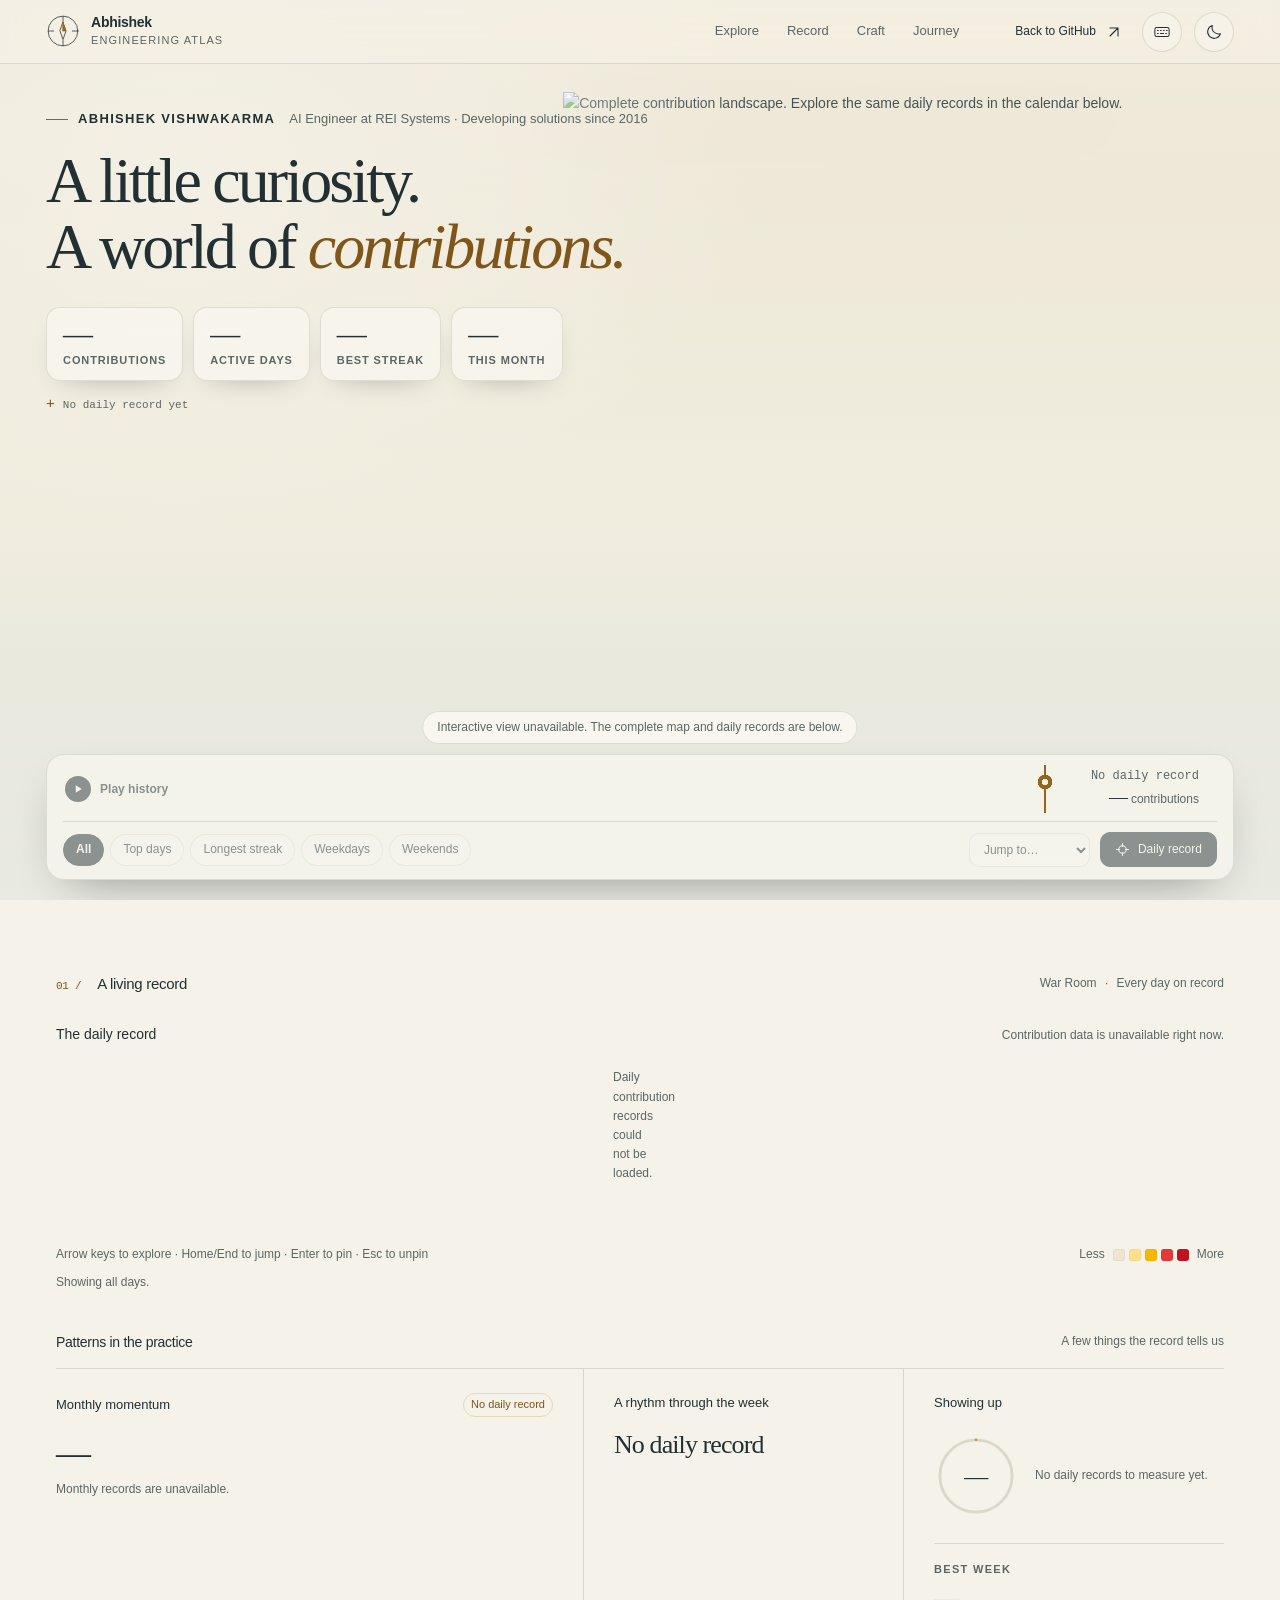
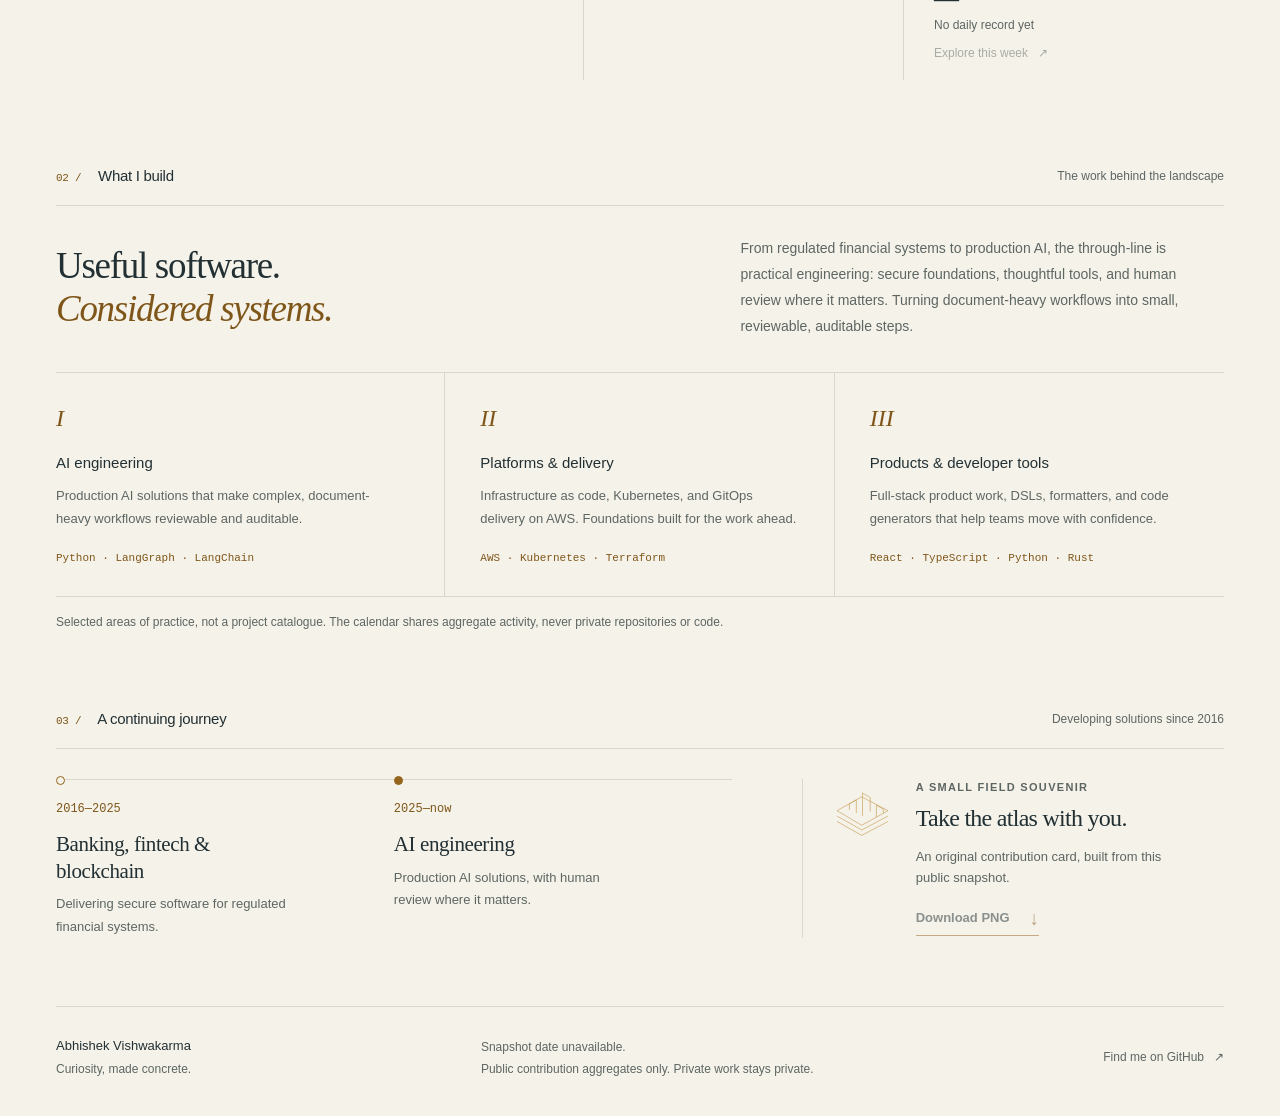
==== commit 79afaecf: "Immersive War Room, voyage story, live README extras and achievements Scene: current month always la" ====
--- a/site/index.html
+++ b/site/index.html
@@ -11,24 +11,30 @@
   <meta property="og:description" content="A little curiosity. A world of contributions. An original, interactive atlas of Abhishek Vishwakarma’s public contribution calendar and engineering journey.">
   <meta property="og:type" content="website">
   <meta property="og:url" content="https://abhi-at-rei.github.io/abhi-at-rei/">
-  <meta property="og:image" content="https://abhi-at-rei.github.io/abhi-at-rei/battlefield-light.svg">
+  <meta property="og:image" content="https://abhi-at-rei.github.io/abhi-at-rei/card.png">
+  <meta property="og:image:type" content="image/png">
+  <meta property="og:image:width" content="1200">
+  <meta property="og:image:height" content="630">
   <meta property="og:image:alt" content="An original isometric contribution landscape: one tower for each day of the public contribution calendar.">
   <meta name="twitter:card" content="summary_large_image">
   <meta name="twitter:title" content="The Engineering Atlas · Abhishek Vishwakarma">
   <meta name="twitter:description" content="A little curiosity. A world of contributions. An original, interactive atlas of Abhishek Vishwakarma’s public contribution calendar and engineering journey.">
-  <meta name="twitter:image" content="https://abhi-at-rei.github.io/abhi-at-rei/battlefield-light.svg">
+  <meta name="twitter:image" content="https://abhi-at-rei.github.io/abhi-at-rei/card.png">
   <meta name="twitter:image:alt" content="An original isometric contribution landscape: one tower for each day of the public contribution calendar.">
   <link rel="icon" href="data:image/svg+xml,%3Csvg xmlns='http://www.w3.org/2000/svg' viewBox='0 0 40 40'%3E%3Crect width='40' height='40' rx='10' fill='%231c292d'/%3E%3Cpath d='M20 6 24 16 34 20 24 24 20 34 16 24 6 20 16 16Z' fill='none' stroke='%23ddb36b' stroke-width='1.3'/%3E%3Cpath d='M20 11 23 20 20 29 17 20Z' fill='%23f5f2e9'/%3E%3C/svg%3E">
   <script>
     // Apply the saved theme before first paint (no flash); light is the default.
+    // ?capture=orbit (the README orbit recording) hides all chrome from the first frame.
     (function () {
       var t = null;
       try { t = localStorage.getItem('warroom-theme'); } catch (e) {}
       if (t !== 'light' && t !== 'dark') t = 'light';
       document.documentElement.setAttribute('data-theme', t);
+      try { if (new URLSearchParams(location.search).get('capture') === 'orbit') document.documentElement.setAttribute('data-capture', 'orbit'); } catch (e) {}
     })();
   </script>
   <link rel="stylesheet" href="./style.css">
+  <link rel="stylesheet" href="./voyage.css">
   <script type="importmap">
   {
     "imports": {
@@ -40,15 +46,16 @@
 </head>
 <body>
   <a class="skip" href="#heatmap-title">Skip to the contribution calendar</a>
-  <header class="top">
-    <div class="wrap top__inner">
+  <header class="top" id="top">
+    <div class="top__inner">
       <a class="brand" href="#home" aria-label="Abhishek, Engineering Atlas home">
         <svg class="brand__mark" viewBox="0 0 40 40" aria-hidden="true"><circle cx="20" cy="20" r="17.5"/><path d="M20 3v6m0 22v6M3 20h6m22 0h6M20 10l3.5 10L20 30l-3.5-10Z"/><path class="brand__needle" d="m20 10 3.5 10H20Z"/></svg>
         <span><strong>Abhishek</strong><span>Engineering Atlas</span></span>
       </a>
-      <nav class="nav" aria-label="Main navigation"><a href="#explore">Explore</a><a href="#craft">Craft</a><a href="#journey">Journey</a></nav>
+      <nav class="nav" aria-label="Main navigation"><a href="#explore">Explore</a><a href="#record">Record</a><a href="#craft">Craft</a><a href="#journey">Journey</a></nav>
       <div class="top__actions">
         <a class="back" href="https://github.com/abhi-at-rei"><span>Back to GitHub</span><svg viewBox="0 0 20 20" aria-hidden="true"><path d="M5 15 15 5M5 5h10v10"/></svg></a>
+        <button class="icon-button keys-button" id="shortcuts-open" type="button" data-action="shortcuts" aria-haspopup="dialog" aria-label="Keyboard shortcuts" title="Keyboard shortcuts (?)"><svg viewBox="0 0 24 24" aria-hidden="true"><rect x="2.5" y="6" width="19" height="12" rx="2.5"/><path d="M6 10h1m3 0h1m3 0h1m3 0h1M6 14h1m3 0h4m3 0h1"/></svg></button>
         <button class="theme-toggle icon-button" id="theme-toggle" type="button" data-action="toggle-theme" aria-label="Switch to dark theme">
           <svg class="i-moon" viewBox="0 0 24 24" aria-hidden="true"><path d="M20.6 14.2A8.7 8.7 0 0 1 9.8 3.4a8.7 8.7 0 1 0 10.8 10.8Z"/></svg>
           <svg class="i-sun" viewBox="0 0 24 24" aria-hidden="true"><circle cx="12" cy="12" r="4"/><path d="M12 2v2m0 16v2M2 12h2m16 0h2M5 5l1.5 1.5m11 11L19 19M5 19l1.5-1.5m11-11L19 5"/></svg>
@@ -57,51 +64,73 @@
     </div>
   </header>
   <main id="home">
-    <section class="intro wrap" aria-labelledby="page-title">
-      <div class="intro__text">
-        <p class="eyebrow"><span class="small-rule"></span> The engineering atlas <span class="edition">/ Field notes, in code</span></p>
-        <h1 id="page-title">A little curiosity.<br>A world of <em>contributions.</em></h1>
-        <div class="intro__links"><a class="text-link" href="#explore">Explore the landscape <span aria-hidden="true">↘</span></a><a class="quiet-link" href="https://github.com/abhi-at-rei">GitHub profile <span aria-hidden="true">↗</span></a></div>
-      </div>
-      <div class="intro__aside">
-        <p class="intro__name">Abhishek Vishwakarma</p>
-        <p class="intro__role">AI Engineer at REI Systems.<br> Developing solutions since 2016.</p>
-        <p class="intro__focus">Turning document-heavy workflows into small, reviewable, auditable steps.</p>
-        <dl class="hero-metrics" aria-label="Contribution summary"><div><dt>Contributions</dt><dd id="metric-total">—</dd></div><div><dt>Active days</dt><dd id="metric-active">—</dd></div><div><dt>Best streak</dt><dd id="metric-streak">—</dd></div></dl>
-      </div>
-    </section>
-    <section class="explore wrap" id="explore" aria-labelledby="explore-title">
-      <div class="section-heading"><h2 id="explore-title"><span class="section-index">01 /</span> A living record</h2><span class="section-note">War Room <span aria-hidden="true">·</span> Contribution landscape</span></div>
+    <section class="world" id="explore" aria-labelledby="page-title">
       <div class="atlas" id="atlas">
-        <div class="toolbar" role="group" aria-label="Landscape controls">
-          <div class="toolbar__explore">
-            <button class="control control--explore" id="explore-day" data-action="explore-day" type="button"><svg viewBox="0 0 20 20" aria-hidden="true"><path d="M10 2v4m0 8v4M2 10h4m8 0h4"/><circle cx="10" cy="10" r="5"/></svg>Explore day</button>
-            <label class="select-control"><span class="sr-only">Highlights</span><select id="highlights" data-action="highlight"><option value="">Highlights</option><option value="peak">Peak day</option><option value="streak">Longest streak</option><option value="month" id="highlight-month" disabled>Best month</option></select></label>
-          </div>
-          <div class="camera-controls scene-only" role="group" aria-label="Camera view"><button type="button" data-camera="front" aria-pressed="true">Front</button><button type="button" data-camera="map" aria-pressed="false">Map</button><button type="button" data-camera="isometric" aria-pressed="false">Isometric</button><button type="button" data-camera="cinematic" aria-pressed="false">Cinematic</button></div>
-          <div class="toolbar__options">
-            <label class="select-control filter-control"><span>Show</span><select id="filter" data-filter="all" aria-label="Filter contribution days"><option value="all">All days</option><option value="top">Top days</option><option value="streak">Longest streak</option><option value="weekdays">Weekdays</option><option value="weekends">Weekends</option></select></label>
-            <details class="view-options scene-only" id="view-options"><summary class="icon-button" aria-label="View settings"><svg viewBox="0 0 20 20" aria-hidden="true"><path d="M3 5h14M3 10h14M3 15h14"/><path class="slider-knobs" d="M7 3v4m6 1v4m-6 1v4"/></svg></summary><div class="view-options__body"><p class="eyebrow">View settings</p><button class="control" id="btn-motion" type="button" data-action="toggle-motion" data-state="off">Enable motion</button><label for="quality">Render quality</label><select id="quality" data-action="quality"><option value="auto">Auto</option><option value="low">Low</option><option value="high">High</option></select><p id="motion-note">The landscape starts still. Motion is always optional.</p></div></details>
-          </div>
-        </div>
-        <div class="stage" id="stage">
+        <div class="stage" id="stage" data-preset="front">
           <img class="stage__fallback" id="stage-fallback" src="./battlefield-light.svg" alt="Complete contribution landscape. Explore the same daily records in the calendar below.">
           <div class="stage__canvas" id="stage-canvas" role="img" aria-label="Interactive contribution landscape. Each tower represents one calendar day. Use the calendar below for keyboard access."></div>
           <div class="stage__labels" id="stage-labels" aria-hidden="true"></div>
-          <div class="stage__annotation"><span class="crosshair" aria-hidden="true">+</span><span>Each tower, one day<span class="annotation-sub">Height is contribution count</span></span></div>
-          <p class="stage__range" id="stage-range">Loading the daily record</p>
-          <div class="stage__bottom"><p class="stage__hint" id="stage-hint">Drag to orbit · Select a tower to inspect</p><button class="control interact-toggle scene-only" id="interactive-toggle" type="button" data-action="toggle-interactive" data-state="off">Explore in 3D</button><svg class="stage__compass" viewBox="0 0 48 64" aria-hidden="true"><text x="24" y="9" text-anchor="middle">N</text><circle cx="24" cy="36" r="19"/><path d="M24 19v34M7 36h34M24 23l4 13-4 13-4-13Z"/></svg></div>
+          <div class="stage__scrim" aria-hidden="true"></div>
+          <div class="hero" id="hero">
+            <p class="hero__who"><strong>Abhishek Vishwakarma</strong><span>AI Engineer at REI Systems <span aria-hidden="true">·</span> Developing solutions since 2016</span></p>
+            <h1 id="page-title">A little curiosity.<br>A world of <em>contributions.</em></h1>
+            <dl class="hero-metrics" aria-label="Contribution summary">
+              <div class="chip"><dt><span class="label-long">Contributions</span><span class="label-short" aria-hidden="true">Total</span></dt><dd id="metric-total">—</dd></div>
+              <div class="chip"><dt><span class="label-long">Active days</span><span class="label-short" aria-hidden="true">Active</span></dt><dd id="metric-active">—</dd></div>
+              <div class="chip"><dt><span class="label-long">Best streak</span><span class="label-short" aria-hidden="true">Streak</span></dt><dd id="metric-streak">—</dd></div>
+              <div class="chip chip--month"><dt id="metric-month-label">This month</dt><dd id="metric-month">—</dd></div>
+            </dl>
+            <p class="hero__range"><span class="crosshair" aria-hidden="true">+</span><span id="stage-range">Loading the daily record</span></p>
+          </div>
+          <p class="stage__hint" id="stage-hint">Drag to orbit · Select a tower to inspect</p>
+          <p class="fallback-note" id="fallback-note" hidden>Interactive view unavailable. The complete map and daily records are below.</p>
           <div class="stage__toast" id="stage-toast" role="status"></div>
           <div class="stage__loading" id="stage-loading" role="status"><span>Charting the landscape</span></div>
-          <aside class="details" id="details" role="dialog" aria-modal="false" aria-labelledby="details-title" hidden>
-            <div class="details__head"><h3 class="eyebrow" id="details-title" tabindex="-1">Daily record</h3><button class="icon-button" id="details-close" data-action="dismiss-day" type="button" aria-label="Close daily record"><svg viewBox="0 0 20 20" aria-hidden="true"><path d="m5 5 10 10M15 5 5 15"/></svg></button></div>
-            <div id="details-body"></div>
-            <div class="details__nav"><button class="control" id="day-prev" data-action="previous-day" type="button">← Previous</button><label><span class="sr-only">Choose a calendar day</span><input id="day-input" type="date"></label><button class="control" id="day-next" data-action="next-day" type="button">Next →</button></div>
+          <aside class="details" id="details" role="dialog" aria-modal="false" aria-labelledby="details-title" data-snap="half" hidden>
+            <button class="details__handle" id="details-handle" type="button" aria-label="Daily record size: half. Press to resize." aria-controls="details"><span aria-hidden="true"></span></button>
+            <div class="details__head"><h2 class="eyebrow" id="details-title" tabindex="-1">Daily record</h2><button class="icon-button" id="details-close" data-action="dismiss-day" type="button" aria-label="Close daily record"><svg viewBox="0 0 20 20" aria-hidden="true"><path d="m5 5 10 10M15 5 5 15"/></svg></button></div>
+            <div class="details__scroll">
+              <div id="details-body"></div>
+              <div class="details__share"><button class="control control--quiet" id="copy-link" data-action="copy-link" type="button"><svg viewBox="0 0 20 20" aria-hidden="true"><path d="M8.5 11.5a3.5 3.5 0 0 0 5 0l2.5-2.5a3.5 3.5 0 0 0-5-5l-1 1"/><path d="M11.5 8.5a3.5 3.5 0 0 0-5 0L4 11a3.5 3.5 0 0 0 5 5l1-1"/></svg>Copy link</button><p class="details__status" id="copy-status" role="status"></p></div>
+              <div class="details__nav"><button class="control" id="day-prev" data-action="previous-day" type="button">← Previous</button><label><span class="sr-only">Choose a calendar day</span><input id="day-input" type="date"></label><button class="control" id="day-next" data-action="next-day" type="button">Next →</button></div>
+            </div>
           </aside>
+          <div class="dock" id="dock" role="region" aria-label="Landscape controls">
+            <div class="dock__replay replay" role="group" aria-label="Contribution history replay">
+              <button class="replay__play" id="replay-play" data-action="replay-play" type="button" data-state="off"><svg viewBox="0 0 16 16" aria-hidden="true"><path class="play-symbol" d="m5 3 8 5-8 5Z"/><path class="pause-symbol" d="M5 3v10M11 3v10"/></svg><span>Play history</span></button>
+              <div class="scrub" id="scrub">
+                <svg class="scrub__spark" id="replay-spark" viewBox="0 0 1000 40" preserveAspectRatio="none" aria-hidden="true"><defs><clipPath id="spark-clip"><rect id="spark-clip-rect" x="0" y="0" width="1000" height="40"/></clipPath></defs><path class="spark spark--rest" id="spark-rest"/><path class="spark spark--done" id="spark-done" clip-path="url(#spark-clip)"/></svg>
+                <div class="scrub__ticks" id="replay-ticks" aria-hidden="true"></div>
+                <label class="sr-only" for="replay-progress">Replay progress</label>
+                <input id="replay-progress" data-action="replay-scrub" type="range" min="0" max="1" step="0.001" value="1">
+              </div>
+              <p class="replay__readout"><output id="replay-date" for="replay-progress" aria-live="off">—</output><span class="replay__total"><strong id="replay-total">—</strong> <span>contributions</span></span></p>
+              <button class="control interact-toggle scene-only" id="interactive-toggle" type="button" data-action="toggle-interactive" data-state="off">Explore in 3D</button>
+              <button class="icon-button dock__more-toggle" id="dock-more-toggle" type="button" aria-expanded="false" aria-controls="dock-more" aria-label="More controls"><svg viewBox="0 0 20 20" aria-hidden="true"><path d="M3 5h14M3 10h14M3 15h14"/><path class="slider-knobs" d="M7 3v4m6 1v4m-6 1v4"/></svg></button>
+              <p class="replay__note" id="replay-note" hidden>Reduced motion is on. Drag the slider, or step forward one week at a time.</p>
+            </div>
+            <div class="dock__more" id="dock-more">
+              <div class="dock__group scene-only">
+                <p class="dock__label" id="views-label">View</p>
+                <div class="camera-controls scene-only" role="group" aria-labelledby="views-label"><button type="button" data-camera="front" aria-pressed="true"><kbd aria-hidden="true">1</kbd>Front</button><button type="button" data-camera="map" aria-pressed="false"><kbd aria-hidden="true">2</kbd>Map</button><button type="button" data-camera="isometric" aria-pressed="false"><kbd aria-hidden="true">3</kbd>Isometric</button><button type="button" data-camera="cinematic" aria-pressed="false"><kbd aria-hidden="true">4</kbd>Cinematic</button></div>
+              </div>
+              <div class="dock__group">
+                <p class="dock__label" id="filter-label">Show</p>
+                <div class="chips" id="filter" role="group" aria-labelledby="filter-label" data-filter="all"><button type="button" data-filter="all" aria-pressed="true">All</button><button type="button" data-filter="top" aria-pressed="false">Top days</button><button type="button" data-filter="streak" aria-pressed="false">Longest streak</button><button type="button" data-filter="weekdays" aria-pressed="false">Weekdays</button><button type="button" data-filter="weekends" aria-pressed="false">Weekends</button></div>
+              </div>
+              <div class="dock__group dock__group--end">
+                <label class="select-control"><span class="sr-only">Jump to a highlight</span><select id="highlights" data-action="highlight"><option value="">Jump to…</option><option value="peak">Peak day</option><option value="streak">Longest streak</option><option value="month" id="highlight-month" disabled>Best month</option></select></label>
+                <button class="control control--explore" id="explore-day" data-action="explore-day" type="button"><svg viewBox="0 0 20 20" aria-hidden="true"><path d="M10 2v4m0 8v4M2 10h4m8 0h4"/><circle cx="10" cy="10" r="5"/></svg>Daily record</button>
+                <details class="view-options scene-only" id="view-options"><summary class="icon-button" aria-label="View settings"><svg viewBox="0 0 20 20" aria-hidden="true"><circle cx="10" cy="10" r="2.6"/><path d="M10 1.8v2.4m0 11.6v2.4M1.8 10h2.4m11.6 0h2.4M4.2 4.2l1.7 1.7m8.2 8.2 1.7 1.7M4.2 15.8l1.7-1.7m8.2-8.2 1.7-1.7"/></svg><span class="view-options__text">View settings</span></summary><div class="view-options__body"><p class="eyebrow">View settings</p><button class="control" id="btn-motion" type="button" data-action="toggle-motion" data-state="off">Enable motion</button><button class="control" id="btn-tilt" type="button" data-action="toggle-tilt" data-state="off" hidden>Tilt to look</button><label for="quality">Render quality</label><select id="quality" data-action="quality"><option value="auto">Auto</option><option value="low">Low</option><option value="high">High</option></select><p id="motion-note">The landscape starts still. Motion is always optional.</p></div></details>
+              </div>
+            </div>
+          </div>
         </div>
-        <p class="fallback-note" id="fallback-note" hidden>Interactive view unavailable. The complete map and daily records are below.</p>
-        <div class="replay" role="group" aria-label="Contribution history replay"><button class="replay__play" id="replay-play" data-action="replay-play" type="button" data-state="off"><svg viewBox="0 0 16 16" aria-hidden="true"><path class="play-symbol" d="m5 3 8 5-8 5Z"/><path class="pause-symbol" d="M5 3v10M11 3v10"/></svg><span>Play history</span></button><label class="sr-only" for="replay-progress">Replay progress</label><input id="replay-progress" data-action="replay-scrub" type="range" min="0" max="1" step="0.001" value="1"><output id="replay-date" for="replay-progress" aria-live="off">—</output><span class="replay__total"><strong id="replay-total">—</strong> <span>contributions</span></span><p class="replay__note" id="replay-note" hidden>Reduced motion is on. Drag the slider, or step forward one week at a time.</p></div>
+        <div class="voyage" id="voyage"></div>
       </div>
+    </section>
+    <section class="record wrap" id="record" aria-labelledby="explore-title">
+      <div class="section-heading"><h2 id="explore-title"><span class="section-index">01 /</span> A living record</h2><span class="section-note">War Room <span aria-hidden="true">·</span> Every day on record</span></div>
       <div class="heat">
         <div class="heat__heading"><h3 id="heatmap-title" tabindex="-1">The daily record</h3><p id="total-line">Loading public contribution aggregates.</p></div>
         <div class="heat__scroller" id="heat-scroller" tabindex="-1"><div id="heatmap" class="heatmap-grid" role="grid" aria-label="Contribution calendar" aria-describedby="heatmap-help"></div></div>
@@ -119,7 +148,7 @@
     </section>
     <section class="craft wrap" id="craft" aria-labelledby="craft-title">
       <div class="section-heading"><h2 id="craft-title"><span class="section-index">02 /</span> What I build</h2><span class="section-note">The work behind the landscape</span></div>
-      <div class="craft__intro"><p>Useful software.<br><em>Considered systems.</em></p><p>From regulated financial systems to production AI, the through-line is practical engineering: secure foundations, thoughtful tools, and human review where it matters.</p></div>
+      <div class="craft__intro"><p>Useful software.<br><em>Considered systems.</em></p><p>From regulated financial systems to production AI, the through-line is practical engineering: secure foundations, thoughtful tools, and human review where it matters. Turning document-heavy workflows into small, reviewable, auditable steps.</p></div>
       <div class="craft__grid"><article class="craft-area"><span class="craft-area__index">I</span><h3>AI engineering</h3><p>Production AI solutions that make complex, document-heavy workflows reviewable and auditable.</p><p class="craft-area__tools">Python · LangGraph · LangChain</p></article><article class="craft-area"><span class="craft-area__index">II</span><h3>Platforms &amp; delivery</h3><p>Infrastructure as code, Kubernetes, and GitOps delivery on AWS. Foundations built for the work ahead.</p><p class="craft-area__tools">AWS · Kubernetes · Terraform</p></article><article class="craft-area"><span class="craft-area__index">III</span><h3>Products &amp; developer tools</h3><p>Full-stack product work, DSLs, formatters, and code generators that help teams move with confidence.</p><p class="craft-area__tools">React · TypeScript · Python · Rust</p></article></div>
       <p class="craft__privacy">Selected areas of practice, not a project catalogue. The calendar shares aggregate activity, never private repositories or code.</p>
     </section>
@@ -129,6 +158,18 @@
     </section>
   </main>
   <footer class="foot wrap"><div><strong>Abhishek Vishwakarma</strong><p>Curiosity, made concrete.</p></div><div><p id="generated">Snapshot date unavailable.</p><p>Public contribution aggregates only. Private work stays private.</p></div><a class="quiet-link" href="https://github.com/abhi-at-rei">Find me on GitHub <span aria-hidden="true">↗</span></a></footer>
+  <dialog class="shortcuts" id="shortcuts" aria-labelledby="shortcuts-title">
+    <div class="shortcuts__head"><h2 id="shortcuts-title">Keyboard shortcuts</h2><button class="icon-button" id="shortcuts-close" type="button" aria-label="Close keyboard shortcuts"><svg viewBox="0 0 20 20" aria-hidden="true"><path d="m5 5 10 10M15 5 5 15"/></svg></button></div>
+    <dl class="shortcuts__list">
+      <div><dt><kbd>1</kbd><kbd>2</kbd><kbd>3</kbd><kbd>4</kbd></dt><dd>Front, Map, Isometric and Cinematic views</dd></div>
+      <div><dt><kbd>Space</kbd></dt><dd>Play or pause the history replay</dd></div>
+      <div><dt><kbd>←</kbd><kbd>→</kbd></dt><dd>Previous or next day</dd></div>
+      <div><dt><kbd>Esc</kbd></dt><dd>Close the daily record or this sheet</dd></div>
+      <div><dt><kbd>?</kbd></dt><dd>Show these shortcuts</dd></div>
+      <div><dt><kbd>Ctrl</kbd>/<kbd>⌘</kbd> + scroll</dt><dd>Zoom the landscape (plain scrolling moves the page)</dd></div>
+    </dl>
+    <p class="shortcuts__note">Shortcuts pause while you type in a field. In the calendar, arrow keys move between days.</p>
+  </dialog>
   <div class="tip" id="tip" role="tooltip" hidden></div>
   <p class="sr-only" id="selection-status" role="status" aria-live="polite"></p>
   <noscript><p class="wrap noscript">This atlas uses JavaScript for its daily records and interactive views. You can still view <a href="./battlefield-light.svg">the complete contribution map</a> or visit <a href="https://github.com/abhi-at-rei">the GitHub profile</a>.</p></noscript>
--- a/site/style.css
+++ b/site/style.css
@@ -1,4 +1,18 @@
 /* The War Room. Tokens mirror generator/theme.py exactly. */
+/* Colour tokens are registered so a theme switch can ease them (sunset/moonrise) in step with the scene. */
+@property --paper { syntax: "<color>"; inherits: true; initial-value: #f5f2e9; }
+@property --panel { syntax: "<color>"; inherits: true; initial-value: #faf8f1; }
+@property --text { syntax: "<color>"; inherits: true; initial-value: #223034; }
+@property --text-muted { syntax: "<color>"; inherits: true; initial-value: #5d6663; }
+@property --line { syntax: "<color>"; inherits: true; initial-value: #d9d9cb; }
+@property --accent { syntax: "<color>"; inherits: true; initial-value: #96651d; }
+@property --accent-text { syntax: "<color>"; inherits: true; initial-value: #7f561a; }
+@property --amber { syntax: "<color>"; inherits: true; initial-value: #c59a50; }
+@property --accent-soft { syntax: "<color>"; inherits: true; initial-value: #e7d8b9; }
+@property --stage { syntax: "<color>"; inherits: true; initial-value: #f0eddf; }
+@property --sky-top { syntax: "<color>"; inherits: true; initial-value: #ece6d3; }
+@property --sky-low { syntax: "<color>"; inherits: true; initial-value: #dfe3dc; }
+@property --focus { syntax: "<color>"; inherits: true; initial-value: #83590c; }
 :root {
   --font-body: -apple-system, BlinkMacSystemFont, "Segoe UI", sans-serif;
   --font-display: "Iowan Old Style", "Palatino Linotype", "Book Antiqua", Palatino, Georgia, serif;
@@ -6,6 +20,13 @@
   --cell: 16px;
   --gap: 4px;
   --hit: 44px;
+  --header-h: 64px;
+  --gutter: clamp(16px, 3.6vw, 56px);
+  --ease-out: cubic-bezier(.2, .8, .2, 1);
+  --glass: color-mix(in srgb, var(--panel) 68%, transparent);
+  --glass-strong: color-mix(in srgb, var(--panel) 90%, transparent);
+  --glass-edge: color-mix(in srgb, var(--text) 12%, transparent);
+  --glass-blur: blur(16px) saturate(1.35);
 }
 /* Light mode surfaces (MODES.light) */
 :root, :root[data-theme="light"] {
@@ -13,6 +34,7 @@
   --paper: #f5f2e9; --panel: #faf8f1; --text: #223034; --text-muted: #5d6663;
   --line: #d9d9cb; --panel-edge: #d9d9cb; --accent: #96651d; --accent-text: #7f561a; --amber: #c59a50;
   --accent-soft: #e7d8b9; --crimson: #a94b45; --stage: #f0eddf; --sea-cell: #dce4df;
+  --sky-top: #ece6d3; --sky-low: #dfe3dc;
   --focus: #83590c; --shadow: 0 16px 50px #1d292219; --contour: #acb6a425;
 }
 /* Dark mode surfaces (MODES.dark) */
@@ -21,12 +43,18 @@
   --paper: #121d25; --panel: #182630; --text: #e7e5d9; --text-muted: #a2acae;
   --line: #34434a; --panel-edge: #34434a; --accent: #d5b77c; --accent-text: #d5b77c; --amber: #d5af68;
   --accent-soft: #48412f; --crimson: #d58c83; --stage: #14242c; --sea-cell: #293e45;
+  --sky-top: #0e1820; --sky-low: #17262e;
   --focus: #e9c383; --shadow: 0 16px 50px #0005; --contour: #77908e1d;
 }
+/* Theme switch: the registered tokens ease over the same ~1.2 s as the scene's sunset or moonrise. */
+:root.theme-fading {
+  transition: --paper 1.2s ease, --panel 1.2s ease, --text 1.2s ease, --text-muted 1.2s ease, --line 1.2s ease,
+    --accent 1.2s ease, --accent-text 1.2s ease, --amber 1.2s ease, --accent-soft 1.2s ease, --stage 1.2s ease,
+    --sky-top 1.2s ease, --sky-low 1.2s ease, --focus 1.2s ease;
+}
 * { box-sizing: border-box; }
-html { scroll-behavior: smooth; scroll-padding-top: 92px; -webkit-text-size-adjust: 100%; }
-body { margin: 0; background: var(--paper); color: var(--text); font-family: var(--font-body); font-size: 14px; line-height: 1.6; -webkit-font-smoothing: antialiased; }
-body::before { content: ""; position: absolute; z-index: -1; top: 80px; right: 0; width: 48%; height: 420px; background: repeating-radial-gradient(ellipse at 93% 22%, transparent 0 26px, var(--contour) 27px 28px, transparent 29px 53px); mask-image: linear-gradient(to left, #0008, transparent); pointer-events: none; }
+html { scroll-behavior: smooth; scroll-padding-top: calc(var(--header-h) + 20px); -webkit-text-size-adjust: 100%; }
+body { margin: 0; background: var(--paper); color: var(--text); font-family: var(--font-body); font-size: 14px; line-height: 1.6; -webkit-font-smoothing: antialiased; overflow-x: clip; }
 button, input, select { font: inherit; color: inherit; }
 button, select, summary, input[type="range"] { -webkit-tap-highlight-color: transparent; }
 button { cursor: pointer; }
@@ -38,12 +66,12 @@
 [hidden] { display: none !important; }
 :focus-visible { outline: 2px solid var(--focus); outline-offset: 4px; }
 ::selection { background: var(--accent-soft); color: var(--text); }
+kbd { font-family: var(--font-mono); font-size: 11px; }
 .wrap { width: min(1280px, calc(100% - 112px)); margin-inline: auto; }
 .sr-only { position: absolute; width: 1px; height: 1px; padding: 0; margin: -1px; overflow: hidden; clip: rect(0,0,0,0); white-space: nowrap; border: 0; }
 .skip { position: fixed; top: -120px; left: 10px; z-index: 100; padding: 12px 18px; background: var(--text); color: var(--paper); font-size: 14px; }
 .skip:focus { top: 10px; }
 .eyebrow { margin: 0; font-size: 11px; line-height: 1.5; font-weight: 600; letter-spacing: .12em; text-transform: uppercase; }
-.small-rule { display: inline-block; width: 24px; height: 1px; background: var(--accent); margin-right: 10px; vertical-align: middle; }
 .text-link, .quiet-link { display: inline-flex; align-items: center; justify-content: space-between; gap: 20px; padding: 0; border: 0; background: none; font-size: 13px; text-decoration: none; line-height: 1.7; }
 .text-link { font-weight: 600; border-bottom: 1px solid var(--accent); padding-bottom: 5px; }
 .text-link span { color: var(--accent-text); font-size: 19px; font-weight: 400; line-height: 1; }
@@ -51,116 +79,227 @@
 .quiet-link:hover, .text-link:hover { color: var(--accent-text); }
 .icon-button { width: 40px; height: 40px; display: inline-grid; place-items: center; border: 1px solid var(--line); border-radius: 50%; background: transparent; padding: 0; }
 .icon-button:hover { background: var(--accent-soft); }
-/* ---------- header ---------- */
-.top { border-bottom: 1px solid var(--line); background: var(--paper); }
-.top__inner { min-height: 86px; display: flex; align-items: center; justify-content: space-between; gap: 24px; }
-.brand { display: inline-flex; align-items: center; gap: 12px; text-decoration: none; }
-.brand svg.brand__mark { width: 39px; height: 39px; stroke-width: .9; color: var(--text); }
+.control { display: inline-flex; align-items: center; justify-content: center; gap: 8px; border: 1px solid var(--line); background: var(--panel); padding: 8px 14px; min-height: 38px; border-radius: 10px; font-size: 12px; line-height: 1.4; white-space: nowrap; }
+.control:hover { border-color: var(--accent); }
+.control--explore { background: var(--text); border-color: var(--text); color: var(--paper); }
+.control--explore svg { width: 15px; height: 15px; }
+.control--quiet { background: transparent; }
+
+/* ---------- header (slim, glass, over the sky) ---------- */
+.top { position: fixed; z-index: 60; top: 0; left: 0; right: 0; height: var(--header-h); background: color-mix(in srgb, var(--paper) 58%, transparent); backdrop-filter: var(--glass-blur); -webkit-backdrop-filter: var(--glass-blur); border-bottom: 1px solid var(--glass-edge); }
+.top__inner { height: 100%; display: flex; align-items: center; justify-content: space-between; gap: 24px; padding-inline: var(--gutter); }
+.brand { display: inline-flex; align-items: center; gap: 11px; text-decoration: none; }
+.brand svg.brand__mark { width: 34px; height: 34px; stroke-width: .9; color: var(--text); }
 .brand__needle { fill: var(--accent); stroke: var(--accent); }
-.brand strong { display: block; font-size: 15px; font-weight: 600; letter-spacing: -.02em; line-height: 1.45; }
+.brand strong { display: block; font-size: 14px; font-weight: 600; letter-spacing: -.02em; line-height: 1.35; }
 .brand span span { display: block; font-size: 11px; letter-spacing: .1em; text-transform: uppercase; color: var(--text-muted); }
-.nav { display: flex; gap: 32px; margin-left: auto; margin-right: 56px; }
-.nav a { padding-block: 12px; font-size: 13px; text-decoration: none; color: var(--text-muted); }
+.nav { display: flex; gap: 28px; margin-left: auto; margin-right: 32px; }
+.nav a { padding-block: 10px; font-size: 13px; text-decoration: none; color: var(--text-muted); }
 .nav a:hover { color: var(--text); }
-.top__actions { display: flex; gap: 25px; align-items: center; }
-.back { display: flex; gap: 12px; align-items: center; text-decoration: none; font-size: 12px; }
+.top__actions { display: flex; gap: 12px; align-items: center; }
+.back { display: flex; gap: 10px; align-items: center; text-decoration: none; font-size: 12px; margin-right: 8px; }
 .back svg { width: 16px; height: 16px; }
+.top .icon-button { border-color: var(--glass-edge); background: color-mix(in srgb, var(--panel) 40%, transparent); }
+.top .icon-button:hover { background: var(--accent-soft); }
 .theme-toggle .i-sun, :root[data-theme="dark"] .theme-toggle .i-moon { display: none; }
 :root[data-theme="dark"] .theme-toggle .i-sun { display: block; }
-/* ---------- intro ---------- */
-.intro { padding-top: 57px; padding-bottom: 58px; display: grid; grid-template-columns: 1.7fr 1fr; gap: 65px; align-items: end; }
-.intro .eyebrow { margin-bottom: 25px; color: var(--text-muted); }
-.edition { opacity: .8; margin-left: 10px; font-size: 11px; letter-spacing: .06em; }
-h1 { font-family: var(--font-display); font-size: clamp(46px, 4.85vw, 72px); font-weight: 400; letter-spacing: -.047em; line-height: 1.075; margin: 0; }
+
+/* ---------- the world: one tall section with a pinned, full-bleed stage ---------- */
+.world { position: relative; }
+.atlas { position: relative; }
+.stage { position: sticky; top: 0; z-index: 1; height: 100vh; height: 100svh; min-height: 600px; overflow: hidden; isolation: isolate; background: linear-gradient(180deg, var(--sky-top), var(--stage) 58%, var(--sky-low)); }
+.stage__canvas, .stage__labels { position: absolute; inset: 0; width: 100%; height: 100%; }
+.stage__canvas { touch-action: pan-y; opacity: 0; transition: opacity .9s ease; }
+.stage__canvas canvas { display: block; width: 100%; height: 100%; touch-action: pan-y !important; }
+.stage.is-interactive .stage__canvas, .stage.is-interactive .stage__canvas canvas { touch-action: none !important; cursor: grab; }
+.stage.is-interactive .stage__canvas canvas:active { cursor: grabbing; }
+.stage.is-ready .stage__canvas { opacity: 1; }
+/* The static landscape shows at once, framed between the headline and the dock, then cross-fades to WebGL. */
+.stage__fallback { --fb-gap: 36px; position: absolute; left: var(--gutter); top: var(--fallback-top, 44%); width: calc(100% - 2 * var(--gutter)); height: calc(100% - var(--fallback-top, 44%) - var(--dock-h, 132px) - var(--fb-gap)); object-fit: contain; object-position: center bottom; transition: opacity .9s ease, visibility 0s linear .9s; filter: drop-shadow(0 18px 40px #1d29221c); }
+.stage.is-ready .stage__fallback { opacity: 0; visibility: hidden; }
+.is-fallback .stage__fallback { --fb-gap: 76px; }
+@media (min-width: 1100px) and (min-aspect-ratio: 4/3) {
+  .stage__fallback { --fallback-top: calc(var(--header-h) + 28px); left: 44%; width: calc(56% - var(--gutter)); }
+  /* The static landscape stays clear of the voyage's right-hand progress rail. */
+  .is-fallback .stage__fallback { width: calc(56% - max(var(--gutter), 104px)); }
+}
+.stage__labels { pointer-events: none; overflow: hidden; z-index: 2; }
+.mk, .scene-label { position: absolute; white-space: nowrap; font-size: 11px; background: var(--glass-strong); color: var(--text); border: 1px solid var(--glass-edge); border-radius: 6px; padding: 3px 7px; transition: opacity .2s ease; }
+.mk b { color: var(--accent-text); margin-right: 4px; }
+.mk.is-hidden { opacity: 0; }
+/* A soft wash keeps overlay type legible over the brightest sky (sun glow, moonlight). */
+.stage__scrim { position: absolute; inset: 0; z-index: 3; pointer-events: none;
+  background:
+    radial-gradient(ellipse 58% 52% at 14% 20%, color-mix(in srgb, var(--paper) 74%, transparent), color-mix(in srgb, var(--paper) 30%, transparent) 55%, transparent 78%),
+    linear-gradient(to bottom, color-mix(in srgb, var(--paper) 38%, transparent), transparent 22%),
+    linear-gradient(to top, color-mix(in srgb, var(--paper) 46%, transparent), transparent 26%); }
+
+/* Overlay type over the sky: pointer-events pass through to the scene except on links and buttons. */
+.hero { position: absolute; z-index: 4; left: var(--gutter); top: calc(var(--header-h) + clamp(18px, 5vh, 56px)); max-width: min(680px, calc(100% - 2 * var(--gutter))); pointer-events: none; }
+.hero a, .hero button { pointer-events: auto; }
+.hero, .dock, .stage__hint, .interact-toggle { transition: opacity .5s ease, visibility 0s linear 0s; }
+.hero__who { margin: 0 0 18px; display: flex; flex-wrap: wrap; align-items: baseline; gap: 4px 14px; font-size: 13px; color: var(--text-muted); }
+.hero__who strong { color: var(--text); font-size: 13px; font-weight: 600; letter-spacing: .1em; text-transform: uppercase; }
+.hero__who strong::before { content: ""; display: inline-block; width: 22px; height: 1px; background: var(--accent); margin-right: 10px; vertical-align: middle; }
+h1 { font-family: var(--font-display); font-size: clamp(42px, 5vw, 76px); font-weight: 400; letter-spacing: -.045em; line-height: 1.04; margin: 0; text-wrap: balance; }
 h1 em { font-weight: 400; color: var(--accent-text); }
-.intro__links { display: flex; align-items: center; gap: 34px; margin-top: 27px; }
-.intro__aside { padding-bottom: 3px; max-width: 360px; }
-.intro__name { font-size: 13px; font-weight: 600; margin: 0 0 8px; }
-.intro__role { font-size: 15px; line-height: 1.65; margin: 0 0 9px; }
-.intro__focus { color: var(--text-muted); font-size: 13px; line-height: 1.65; margin: 0; max-width: 310px; }
-.hero-metrics { display: grid; grid-template-columns: 1.2fr 1fr 1fr; gap: 14px; margin: 24px 0 0; border-top: 1px solid var(--line); padding-top: 14px; }
-.hero-metrics div { display: flex; flex-direction: column-reverse; }
-.hero-metrics dt { color: var(--text-muted); font-size: 12px; white-space: nowrap; }
-.hero-metrics dd { font-family: var(--font-display); font-size: 33px; line-height: 1.25; letter-spacing: -.04em; margin: 0 0 2px; font-variant-numeric: lining-nums tabular-nums; }
-.hero-metrics dd small { font-family: var(--font-body); font-size: 12px; color: var(--text-muted); margin-left: 4px; letter-spacing: 0; }
+.hero-metrics { display: flex; flex-wrap: wrap; gap: 10px; margin: 26px 0 0; }
+.chip { display: flex; flex-direction: column-reverse; min-width: 112px; padding: 9px 16px 10px; border-radius: 14px; background: var(--glass); border: 1px solid var(--glass-edge); backdrop-filter: var(--glass-blur); -webkit-backdrop-filter: var(--glass-blur); box-shadow: 0 10px 30px -18px #0006; }
+.chip dt { color: var(--text-muted); font-size: 11px; font-weight: 600; letter-spacing: .08em; text-transform: uppercase; white-space: nowrap; }
+.chip dd { font-family: var(--font-display); font-size: 30px; line-height: 1.15; letter-spacing: -.035em; margin: 0 0 1px; font-variant-numeric: lining-nums tabular-nums; white-space: nowrap; }
+.chip dd small { font-family: var(--font-body); font-size: 12px; color: var(--text-muted); margin-left: 4px; letter-spacing: 0; }
+.label-short { display: none; }
+.label-long { display: inline; }
+.hero__range { display: flex; align-items: baseline; flex-wrap: wrap; gap: 0 8px; margin: 14px 0 0; font-family: var(--font-mono); font-size: 11px; color: var(--text-muted); }
+.crosshair { color: var(--accent-text); font-size: 15px; line-height: 1; font-family: var(--font-body); }
+/* A gentle entrance for the overlay type; reduced motion shows it at once. */
+@keyframes rise { from { opacity: 0; transform: translateY(14px); } }
+.hero > * { animation: rise .9s var(--ease-out) both; }
+.hero > :nth-child(2) { animation-delay: .08s; }
+.hero > :nth-child(3) { animation-delay: .18s; }
+.hero > :nth-child(4) { animation-delay: .28s; }
+.stage__hint { position: absolute; z-index: 4; right: var(--gutter); top: calc(var(--header-h) + 16px); margin: 0; padding: 5px 12px; border-radius: 999px; font-size: 12px; color: var(--text); background: var(--glass); border: 1px solid var(--glass-edge); backdrop-filter: var(--glass-blur); -webkit-backdrop-filter: var(--glass-blur); pointer-events: none; }
+.interact-toggle { display: none; }
+.stage.is-interactive .interact-toggle { background: var(--text); border-color: var(--text); color: var(--paper); }
+.stage__toast { position: absolute; z-index: 40; left: 50%; top: 50%; transform: translate(-50%, -50%); padding: 10px 16px; max-width: 80%; border-radius: 10px; background: var(--text); color: var(--paper); font-size: 13px; opacity: 0; pointer-events: none; transition: opacity .2s ease; }
+.stage__toast.is-on { opacity: 1; }
+.stage__loading { position: absolute; z-index: 5; left: 50%; bottom: calc(var(--dock-h, 132px) + 44px); transform: translateX(-50%); padding: 6px 14px; border-radius: 999px; pointer-events: none; background: var(--glass); border: 1px solid var(--glass-edge); font-size: 12px; color: var(--text-muted); letter-spacing: .08em; }
+.stage__loading span::after { content: ""; display: inline-block; width: 6px; height: 6px; margin-left: 10px; border-radius: 50%; background: var(--accent); vertical-align: middle; animation: pulse 1.2s ease-in-out infinite; }
+@keyframes pulse { 50% { opacity: .25; } }
+.stage.is-ready .stage__loading, .is-fallback .stage__loading { display: none; }
+.is-fallback .scene-only { display: none !important; }
+.is-fallback .stage__hint { visibility: hidden; }
+.fallback-note { position: absolute; z-index: 5; left: 50%; transform: translateX(-50%); bottom: calc(var(--dock-h, 132px) + 30px); width: max-content; max-width: calc(100% - 2 * var(--gutter)); margin: 0; padding: 6px 14px; border-radius: 999px; background: var(--glass-strong); border: 1px solid var(--glass-edge); color: var(--text-muted); font-size: 12px; }
+/* Voyage chapters take the stage: the dock and overlay type step aside. */
+/* Map, Isometric and Cinematic are exploring views: the headline steps aside for the landscape. */
+.stage[data-preset]:not([data-preset="front"]) .hero, .stage.is-flown .hero { opacity: 0; visibility: hidden; transition: opacity .5s ease, visibility 0s linear .5s; }
+:root[data-voyage="active"] .hero, :root[data-voyage="active"] .dock, :root[data-voyage="active"] .stage__hint, :root[data-voyage="active"] .interact-toggle,
+:root[data-voyage="active"] .fallback-note { opacity: 0; visibility: hidden; transition: opacity .5s ease, visibility 0s linear .5s; }
+/* On wide screens the voyage's intro and outro cards sit in the hero's corner (html[data-voyage-card]). */
+@media (min-width: 721px) {
+  :root[data-voyage-card] .hero, :root[data-voyage-card] .dock, :root[data-voyage-card] .stage__hint, :root[data-voyage-card] .interact-toggle,
+  :root[data-voyage-card] .fallback-note { opacity: 0; visibility: hidden; transition: opacity .5s ease, visibility 0s linear .5s; }
+}
+.voyage { position: relative; z-index: 2; }
+
+/* ---------- dock: replay, views, filters and settings along the bottom edge ---------- */
+.dock { position: absolute; z-index: 30; left: var(--gutter); right: var(--gutter); bottom: 20px; max-width: 1240px; margin-inline: auto; padding: 10px 16px 12px; border-radius: 18px; background: var(--glass); border: 1px solid var(--glass-edge); backdrop-filter: var(--glass-blur); -webkit-backdrop-filter: var(--glass-blur); box-shadow: 0 18px 50px -24px #0007; }
+.replay { display: grid; grid-template-columns: auto minmax(0, 1fr) auto auto; align-items: center; gap: 4px 18px; }
+.replay__play { background: none; border: 0; padding: 8px 2px; min-height: 40px; display: flex; align-items: center; gap: 9px; font-size: 12px; font-weight: 600; min-width: 122px; }
+.replay__play svg { width: 26px; height: 26px; padding: 7px; border-radius: 50%; background: var(--text); color: var(--paper); }
+.play-symbol { fill: currentColor; stroke: none; }
+.pause-symbol { display: none; stroke-width: 2.8; }
+.replay__play[data-state="on"] .play-symbol { display: none; }
+.replay__play[data-state="on"] .pause-symbol { display: block; }
+.replay__readout { display: flex; flex-direction: column; align-items: flex-end; margin: 0; line-height: 1.35; min-width: 128px; }
+.replay output { font-family: var(--font-mono); font-size: 12px; color: var(--text-muted); white-space: nowrap; }
+.replay__total { font-size: 12px; color: var(--text-muted); white-space: nowrap; }
+.replay__total strong { color: var(--text); font-family: var(--font-display); font-size: 19px; font-weight: 400; letter-spacing: -.02em; font-variant-numeric: tabular-nums; }
+.replay__note { grid-column: 1 / -1; margin: 0; font-size: 12px; color: var(--text-muted); }
+.dock__more-toggle { display: none; }
+/* The scrubber: a sparkline of daily counts with month ticks under a full-width range input. */
+.scrub { position: relative; height: 48px; min-width: 0; --thumb: 16px; }
+.scrub__spark { position: absolute; left: calc(var(--thumb) / 2); right: calc(var(--thumb) / 2); top: 3px; width: calc(100% - var(--thumb)); height: var(--spark-h, 28px); overflow: visible; }
+.spark--rest { fill: color-mix(in srgb, var(--text) 18%, transparent); }
+.spark--done { fill: var(--amber); }
+.scrub__ticks { position: absolute; left: calc(var(--thumb) / 2); right: calc(var(--thumb) / 2); top: calc(var(--spark-h, 28px) + 3px); bottom: 0; }
+.scrub__ticks span { position: absolute; top: 0; height: 100%; padding-left: 4px; border-left: 1px solid color-mix(in srgb, var(--text) 22%, transparent); font-family: var(--font-mono); font-size: 10px; line-height: 16px; color: var(--text-muted); white-space: nowrap; }
+.scrub__ticks span.is-minor { font-size: 0; }
+.scrub input[type="range"] { position: absolute; inset: 0; width: 100%; height: 100%; margin: 0; background: transparent; -webkit-appearance: none; appearance: none; cursor: pointer; }
+.scrub input[type="range"]::-webkit-slider-runnable-track { height: 100%; background: transparent; }
+.scrub input[type="range"]::-moz-range-track { height: 100%; background: transparent; }
+.scrub input[type="range"]::-webkit-slider-thumb { -webkit-appearance: none; width: var(--thumb); height: 100%; border: 0; background: radial-gradient(circle at 50% 17px, var(--paper) 0 3px, var(--accent) 3.5px 7px, transparent 7.5px), linear-gradient(var(--accent), var(--accent)) center / 2px 100% no-repeat; }
+.scrub input[type="range"]::-moz-range-thumb { width: var(--thumb); height: 100%; border: 0; border-radius: 0; background: radial-gradient(circle at 50% 17px, var(--paper) 0 3px, var(--accent) 3.5px 7px, transparent 7.5px), linear-gradient(var(--accent), var(--accent)) center / 2px 100% no-repeat; }
+.scrub input[type="range"]:focus-visible { outline-offset: 2px; border-radius: 6px; }
+.scrub input[type="range"]:disabled { cursor: default; }
+.dock__more { display: flex; flex-wrap: wrap; align-items: center; gap: 10px 18px; margin-top: 8px; padding-top: 10px; border-top: 1px solid var(--glass-edge); }
+.dock__group { display: flex; align-items: center; gap: 10px; min-width: 0; }
+.dock__group--end { margin-left: auto; }
+.dock__label { display: none; margin: 0; font-size: 11px; font-weight: 600; letter-spacing: .1em; text-transform: uppercase; color: var(--text-muted); }
+.camera-controls { display: inline-flex; gap: 2px; padding: 3px; background: color-mix(in srgb, var(--paper) 55%, transparent); border: 1px solid var(--glass-edge); border-radius: 12px; }
+.camera-controls button { display: inline-flex; align-items: center; gap: 7px; min-height: 32px; padding: 5px 12px; background: none; border: 1px solid transparent; border-radius: 9px; font-size: 12px; }
+.camera-controls kbd { font-size: 10px; color: var(--text-muted); border: 1px solid var(--glass-edge); border-radius: 4px; padding: 0 4px; line-height: 15px; }
+.camera-controls button:focus-visible { outline-offset: 1px; }
+.camera-controls button[aria-pressed="true"] { border-color: color-mix(in srgb, var(--accent) 70%, transparent); background: var(--panel); font-weight: 600; box-shadow: 0 1px 4px #0000001a; }
+.camera-controls button:hover { color: var(--accent-text); }
+.chips { display: flex; flex-wrap: wrap; gap: 6px; }
+.chips button { min-height: 32px; padding: 5px 12px; border-radius: 999px; border: 1px solid var(--glass-edge); background: color-mix(in srgb, var(--panel) 50%, transparent); font-size: 12px; white-space: nowrap; }
+.chips button:hover { border-color: var(--accent); }
+.chips button[aria-pressed="true"] { background: var(--text); border-color: var(--text); color: var(--paper); font-weight: 600; }
+.select-control { display: inline-flex; align-items: center; gap: 4px; font-size: 12px; color: var(--text-muted); }
+.select-control select { border: 1px solid var(--glass-edge); background: color-mix(in srgb, var(--panel) 50%, transparent); color: var(--text); font-size: 12px; padding: 7px 10px; border-radius: 10px; min-height: 34px; cursor: pointer; max-width: 160px; }
+.dock .control--explore { min-height: 34px; }
+.view-options { position: relative; }
+.view-options > summary { width: 36px; height: 36px; border-color: var(--glass-edge); list-style: none; cursor: pointer; }
+.view-options > summary::-webkit-details-marker { display: none; }
+.view-options__text { position: absolute; width: 1px; height: 1px; overflow: hidden; clip: rect(0,0,0,0); white-space: nowrap; }
+.slider-knobs { stroke-width: 3.5; stroke: var(--text); }
+.view-options__body { position: absolute; z-index: 5; bottom: calc(100% + 14px); right: 0; width: 260px; padding: 18px; background: var(--glass-strong); border: 1px solid var(--glass-edge); box-shadow: var(--shadow); border-radius: 14px; backdrop-filter: var(--glass-blur); -webkit-backdrop-filter: var(--glass-blur); }
+.view-options__body .eyebrow { margin-bottom: 12px; }
+.view-options__body .control { display: flex; width: 100%; margin-bottom: 12px; }
+.view-options__body label { font-size: 12px; }
+.view-options__body select { display: block; width: 100%; border: 1px solid var(--line); padding: 7px; border-radius: 8px; background: var(--paper); margin-top: 5px; font-size: 13px; }
+.view-options__body p:last-child { font-size: 12px; color: var(--text-muted); margin-bottom: 0; }
+.control[data-state="on"] { border-color: var(--accent); }
+
+/* ---------- daily record: a side panel on desktop, a bottom sheet on phones ---------- */
+/* Fixed, so a day pinned from the calendar further down still shows its record beside it. */
+.details { position: fixed; z-index: 35; top: calc(var(--header-h) + 18px); right: var(--gutter); width: 340px; max-height: calc(100vh - var(--header-h) - var(--dock-h, 132px) - 58px); display: flex; flex-direction: column; padding: 14px 20px 16px; background: var(--glass-strong); border: 1px solid var(--glass-edge); border-radius: 18px; box-shadow: var(--shadow); backdrop-filter: var(--glass-blur); -webkit-backdrop-filter: var(--glass-blur); animation: panel-in .45s var(--ease-out) both; }
+@keyframes panel-in { from { opacity: 0; transform: translateX(18px); } }
+.details__handle { display: none; }
+.details__head { display: flex; justify-content: space-between; align-items: center; margin-bottom: 10px; }
+.details__head .eyebrow { color: var(--text-muted); }
+.details__head .icon-button { border: 0; width: 36px; height: 36px; }
+.details__scroll { overflow-y: auto; overscroll-behavior: contain; min-height: 0; margin-inline: -4px; padding-inline: 4px; }
+.d-date { font-family: var(--font-display); font-size: 25px; line-height: 1.2; margin: 0 0 4px; letter-spacing: -.025em; }
+.d-weekday { font-size: 12px; color: var(--text-muted); margin: 0 0 12px; }
+.d-count { display: flex; gap: 9px; align-items: baseline; padding-bottom: 6px; }
+.d-count strong { font-family: var(--font-display); font-size: 50px; font-weight: 400; line-height: 1.1; letter-spacing: -.04em; }
+.d-count span { font-size: 13px; color: var(--text-muted); }
+.d-text { font-size: 12px; line-height: 1.5; color: var(--text-muted); border-bottom: 1px solid var(--line); padding-bottom: 12px; margin: 0 0 6px; }
+.d-list { margin: 0; }
+.d-list > div { display: flex; justify-content: space-between; align-items: baseline; gap: 15px; padding: 6px 0; }
+.d-list dt { font-size: 12px; color: var(--text-muted); flex-shrink: 0; }
+.d-list dd { font-size: 13px; text-align: right; margin: 0; font-weight: 500; }
+.d-note { font-size: 12px; color: var(--accent-text); margin: 12px 0 0; }
+.details__share { display: flex; align-items: center; gap: 12px; margin-top: 14px; flex-wrap: wrap; }
+.details__share .control { min-height: 34px; padding-inline: 12px; }
+.details__share svg { width: 16px; height: 16px; }
+.details__status { margin: 0; font-size: 12px; color: var(--text-muted); }
+.details__nav { display: flex; justify-content: space-between; align-items: center; gap: 6px; margin-top: 12px; padding-top: 10px; border-top: 1px solid var(--line); flex-wrap: wrap; }
+.details__nav .control { border: 0; background: none; padding: 4px 0; font-size: 12px; min-height: 36px; }
+.details__nav label { width: 100%; order: 3; margin-top: 2px; }
+.details__nav input { width: 100%; min-width: 0; border: 1px solid var(--line); background: var(--paper); padding: 5px 8px; border-radius: 8px; font-size: 13px; min-height: 38px; }
+
+/* ---------- keyboard shortcut sheet ---------- */
+.shortcuts { width: min(460px, calc(100vw - 32px)); padding: 22px 24px 20px; border: 1px solid var(--line); border-radius: 18px; background: var(--panel); color: var(--text); box-shadow: var(--shadow); }
+.shortcuts::backdrop { background: #0b141a66; backdrop-filter: blur(3px); }
+.shortcuts[open] { animation: panel-up .35s var(--ease-out) both; }
+@keyframes panel-up { from { opacity: 0; transform: translateY(12px); } }
+.shortcuts__head { display: flex; align-items: center; justify-content: space-between; margin-bottom: 10px; }
+.shortcuts__head h2 { margin: 0; font-family: var(--font-display); font-size: 24px; font-weight: 400; letter-spacing: -.02em; }
+.shortcuts__list { margin: 0; }
+.shortcuts__list > div { display: grid; grid-template-columns: 150px 1fr; gap: 14px; align-items: center; padding: 9px 0; border-top: 1px solid var(--line); }
+.shortcuts__list dt { display: flex; flex-wrap: wrap; align-items: center; gap: 4px; font-size: 12px; color: var(--text-muted); }
+.shortcuts__list dd { margin: 0; font-size: 13px; }
+.shortcuts kbd { display: inline-block; min-width: 24px; padding: 2px 6px; text-align: center; font-size: 12px; color: var(--text); background: var(--paper); border: 1px solid var(--line); border-bottom-width: 2px; border-radius: 6px; }
+.shortcuts__note { margin: 12px 0 0; font-size: 12px; color: var(--text-muted); }
+
+/* ---------- section headings ---------- */
 .section-heading { display: flex; justify-content: space-between; align-items: center; gap: 15px; padding: 0 0 17px; }
 .section-heading h2, .section-heading h3 { margin: 0; font-size: 15px; font-weight: 500; letter-spacing: -.02em; }
 .section-index { color: var(--accent-text); font-family: var(--font-mono); font-size: 11px; padding-right: 13px; }
 .section-note { color: var(--text-muted); font-size: 12px; }
 .section-note span { padding-inline: 5px; color: var(--accent-text); }
-/* ---------- stage ---------- */
-.atlas { border: 1px solid var(--line); border-radius: 8px; background: var(--panel); overflow: clip; }
-.toolbar { display: flex; flex-wrap: wrap; align-items: center; justify-content: space-between; gap: 12px; padding: 12px 18px; border-bottom: 1px solid var(--line); position: relative; z-index: 10; }
-.toolbar__explore, .toolbar__options { display: flex; align-items: center; gap: 10px; }
-.control { display: inline-flex; align-items: center; justify-content: center; gap: 8px; border: 1px solid var(--line); background: var(--panel); padding: 8px 14px; min-height: 38px; border-radius: 4px; font-size: 12px; line-height: 1.4; white-space: nowrap; }
-.control:hover { border-color: var(--accent); }
-.control--explore { background: var(--text); border-color: var(--text); color: var(--paper); }
-.control--explore svg { width: 15px; height: 15px; }
-.select-control { display: inline-flex; align-items: center; gap: 4px; font-size: 12px; color: var(--text-muted); }
-.select-control select { border: 0; background: transparent; color: var(--text); font-size: 12px; padding: 9px 20px 9px 5px; border-radius: 3px; min-height: 38px; cursor: pointer; max-width: 160px; }
-.camera-controls { display: inline-flex; gap: 3px; padding: 3px; background: var(--paper); border: 1px solid var(--line); border-radius: 5px; }
-.camera-controls button { min-height: 32px; padding: 5px 11px; background: none; border: 1px solid transparent; border-radius: 3px; font-size: 12px; }
-.camera-controls button:focus-visible { outline-offset: 1px; }
-.camera-controls button[aria-pressed="true"] { border-color: var(--accent); background: var(--panel); font-weight: 600; box-shadow: 0 1px 3px #00000010; }
-.camera-controls button:hover { color: var(--accent-text); }
-.view-options { position: relative; }
-.view-options > summary { width: 38px; height: 38px; border: 0; border-radius: 4px; list-style: none; cursor: pointer; }
-.view-options > summary::-webkit-details-marker { display: none; }
-.slider-knobs { stroke-width: 3.5; stroke: var(--text); }
-.view-options__body { position: absolute; top: 46px; right: 0; width: 250px; padding: 20px; background: var(--panel); border: 1px solid var(--line); box-shadow: var(--shadow); border-radius: 6px; }
-.view-options__body .eyebrow { margin-bottom: 12px; }
-.view-options__body .control { display: flex; width: 100%; margin-bottom: 16px; }
-.view-options__body label { font-size: 12px; }
-.view-options__body select { display: block; width: 100%; border: 1px solid var(--line); padding: 7px; border-radius: 4px; background: var(--paper); margin-top: 5px; font-size: 13px; }
-.view-options__body p:last-child { font-size: 12px; color: var(--text-muted); margin-bottom: 0; }
-.stage { position: relative; isolation: isolate; height: 560px; background: var(--stage); overflow: hidden; }
-.stage__canvas, .stage__fallback, .stage__labels { position: absolute; inset: 0; width: 100%; height: 100%; }
-.stage__fallback { object-fit: contain; padding: 36px 32px 25px; opacity: .96; }
-.stage__canvas { touch-action: pan-y; }
-.stage__canvas canvas { display: block; width: 100%; height: 100%; touch-action: pan-y !important; }
-.stage.is-interactive .stage__canvas, .stage.is-interactive .stage__canvas canvas { touch-action: none !important; cursor: grab; }
-.stage.is-interactive .stage__canvas canvas:active { cursor: grabbing; }
-.stage.is-ready .stage__fallback { visibility: hidden; }
-.stage__labels { pointer-events: none; overflow: hidden; }
-.mk, .scene-label { position: absolute; white-space: nowrap; font-size: 11px; background: var(--panel); color: var(--text); border: 1px solid var(--line); border-radius: 3px; padding: 3px 7px; transition: opacity .2s ease; }
-.mk b { color: var(--accent-text); margin-right: 4px; }
-.mk.is-hidden { opacity: 0; }
-.stage__annotation { position: absolute; top: 18px; left: 18px; display: flex; align-items: flex-start; gap: 10px; padding: 6px 12px 6px 10px; border-radius: 4px; font-size: 12px; line-height: 1.5; pointer-events: none; }
-.stage__annotation, .stage__range, .stage__hint { background: color-mix(in srgb, var(--panel) 80%, transparent); backdrop-filter: blur(3px); }
-.crosshair { color: var(--accent-text); font-size: 19px; font-weight: 300; margin-top: -5px; }
-.annotation-sub { display: block; font-size: 11px; color: var(--text-muted); margin-top: 2px; }
-.stage__range { position: absolute; right: 18px; top: 18px; padding: 4px 10px; border-radius: 4px; color: var(--text-muted); font-family: var(--font-mono); font-size: 11px; margin: 0; pointer-events: none; }
-.stage__bottom { position: absolute; left: 25px; right: 25px; bottom: 22px; display: flex; align-items: center; justify-content: space-between; pointer-events: none; gap: 20px; }
-.stage__hint { color: var(--text); font-size: 12px; margin: 0; padding: 4px 10px; border-radius: 4px; }
-.stage__compass { width: 38px; height: 52px; stroke: var(--text-muted); fill: none; stroke-width: .7; opacity: .7; }
-.stage__compass text { fill: var(--text-muted); stroke: none; font-size: 8px; font-family: var(--font-mono); }
-.interact-toggle { display: none; pointer-events: auto; }
-.stage__toast { position: absolute; left: 50%; top: 50%; transform: translate(-50%, -50%); padding: 10px 16px; max-width: 80%; border-radius: 5px; background: var(--text); color: var(--paper); font-size: 13px; opacity: 0; pointer-events: none; }
-.stage__toast.is-on { opacity: 1; }
-.stage__loading { position: absolute; inset: 0; display: grid; place-items: center; pointer-events: none; background: color-mix(in srgb, var(--stage) 75%, transparent); font-size: 12px; color: var(--text-muted); letter-spacing: .08em; }
-.stage.is-ready .stage__loading, .is-fallback .stage__loading { display: none; }
-.is-fallback .scene-only { display: none !important; }
-.is-fallback .toolbar { justify-content: space-between; }
-.is-fallback .stage__hint { visibility: hidden; }
-.fallback-note { border-top: 1px solid var(--line); padding: 12px 20px; margin: 0; color: var(--text-muted); font-size: 12px; }
-.replay { display: flex; align-items: center; gap: 20px; padding: 10px 20px; border-top: 1px solid var(--line); min-height: 60px; flex-wrap: wrap; }
-.replay__play { background: none; border: 0; padding: 8px 0; min-height: 40px; display: flex; align-items: center; gap: 8px; font-size: 12px; min-width: 128px; }
-.replay__play svg { width: 13px; height: 13px; }
-.play-symbol { fill: var(--text); stroke: none; }
-.pause-symbol { display: none; stroke-width: 2.8; }
-.replay__play[data-state="on"] .play-symbol { display: none; }
-.replay__play[data-state="on"] .pause-symbol { display: block; }
-input[type="range"] { accent-color: var(--accent); height: 24px; min-width: 40px; flex: 1; cursor: pointer; margin: 0; }
-.replay output { min-width: 110px; font-family: var(--font-mono); font-size: 12px; color: var(--text-muted); white-space: nowrap; }
-.replay__total { font-size: 12px; color: var(--text-muted); text-align: right; white-space: nowrap; }
-.replay__total strong { color: var(--text); font-weight: 500; }
-.replay__note { flex-basis: 100%; margin: 0; font-size: 12px; color: var(--text-muted); }
+/* The record sits below the world in its own layer, so the phone sheet always stays above it. */
+.record { position: relative; z-index: 0; padding-top: 72px; }
+
 /* ---------- cards ---------- */
 .craft { padding-top: 84px; }
 .craft__intro { display: grid; grid-template-columns: 1.25fr 1fr; gap: 80px; border-top: 1px solid var(--line); padding: 30px 0 32px; align-items: center; }
 .craft__intro p:first-child { font-family: var(--font-display); font-size: 37px; line-height: 1.15; letter-spacing: -.035em; margin: 0; }
 .craft__intro em { color: var(--accent-text); }
-.craft__intro p:last-child { max-width: 440px; color: var(--text-muted); font-size: 14px; margin: 0; line-height: 1.85; }
+.craft__intro p:last-child { max-width: 460px; color: var(--text-muted); font-size: 14px; margin: 0; line-height: 1.85; }
 .craft__grid { display: grid; grid-template-columns: repeat(3, 1fr); border-top: 1px solid var(--line); border-bottom: 1px solid var(--line); }
 .craft-area { padding: 26px 35px 28px; border-right: 1px solid var(--line); }
 .craft-area:first-child { padding-left: 0; }
@@ -170,8 +309,8 @@
 .craft-area p { color: var(--text-muted); font-size: 13px; line-height: 1.75; margin: 0; max-width: 320px; }
 .craft-area p.craft-area__tools { font-family: var(--font-mono); font-size: 11px; margin-top: 18px; color: var(--accent-text); }
 .craft__privacy { font-size: 12px; color: var(--text-muted); margin-top: 16px; }
-/* ---------- heatmap + details ---------- */
-.heat { padding-top: 28px; min-width: 0; }
+/* ---------- heatmap ---------- */
+.heat { padding-top: 10px; min-width: 0; }
 .heat__heading { display: flex; align-items: baseline; justify-content: space-between; gap: 16px; margin-bottom: 17px; }
 .heat__heading h3 { font-size: 14px; font-weight: 500; margin: 0; }
 .heat__heading p { color: var(--text-muted); font-size: 12px; margin: 0; }
@@ -180,7 +319,7 @@
 .hm-month { grid-row: 1; font-family: var(--font-mono); font-size: 11px; color: var(--text-muted); white-space: nowrap; align-self: start; }
 .hm-row { display: contents; }
 .hm-day { grid-column: 1; position: sticky; left: -6px; z-index: 2; background: var(--paper); box-shadow: 5px 0 0 var(--paper); font-size: 11px; color: var(--text-muted); line-height: var(--cell); }
-.c { position: relative; display: block; border: 1px solid #2431310c; width: var(--cell); height: var(--cell); padding: 0; border-radius: 2px; background: var(--cell-color); cursor: pointer; transition: opacity .15s; }
+.c { position: relative; display: block; border: 1px solid #2431310c; width: var(--cell); height: var(--cell); padding: 0; border-radius: 3px; background: var(--cell-color); cursor: pointer; transition: opacity .15s; }
 /* Extends the hit area into the gap so neighbouring cells tile without overlapping. */
 .c::after { content: ""; position: absolute; inset: calc(var(--gap) / -2); }
 .c.is-sea { background: var(--sea-cell); }
@@ -195,27 +334,8 @@
 .legend { display: flex; align-items: center; gap: 4px; font-size: 12px; color: var(--text-muted); }
 .legend span:first-child { margin-right: 4px; }
 .legend span:last-child { margin-left: 4px; }
-.legend i { display: block; width: 12px; height: 12px; border: 1px solid #2431310c; border-radius: 2px; background: var(--cell-color); }
+.legend i { display: block; width: 12px; height: 12px; border: 1px solid #2431310c; border-radius: 3px; background: var(--cell-color); }
 .filter-status { font-size: 12px; color: var(--text-muted); margin: 8px 0 0; min-height: 18px; }
-.details { position: absolute; z-index: 20; top: 18px; right: 18px; width: 320px; max-height: calc(100% - 36px); overflow-y: auto; padding: 17px 20px 18px; background: var(--panel); border: 1px solid var(--line); border-radius: 6px; box-shadow: var(--shadow); }
-.details__head { display: flex; justify-content: space-between; align-items: center; margin-bottom: 14px; }
-.details__head .eyebrow { color: var(--text-muted); }
-.details__head .icon-button { border: 0; width: 36px; height: 36px; }
-.d-date { font-family: var(--font-display); font-size: 25px; line-height: 1.2; margin: 0 0 5px; letter-spacing: -.025em; }
-.d-weekday { font-size: 12px; color: var(--text-muted); margin: 0 0 15px; }
-.d-count { display: flex; gap: 9px; align-items: baseline; padding-bottom: 8px; }
-.d-count strong { font-family: var(--font-display); font-size: 50px; font-weight: 400; line-height: 1.1; letter-spacing: -.04em; }
-.d-count span { font-size: 13px; color: var(--text-muted); }
-.d-text { font-size: 12px; line-height: 1.5; color: var(--text-muted); border-bottom: 1px solid var(--line); padding-bottom: 14px; margin: 0 0 8px; }
-.d-list { margin: 0; }
-.d-list > div { display: flex; justify-content: space-between; align-items: baseline; gap: 15px; padding: 7px 0; }
-.d-list dt { font-size: 12px; color: var(--text-muted); flex-shrink: 0; }
-.d-list dd { font-size: 13px; text-align: right; margin: 0; font-weight: 500; }
-.d-note { font-size: 12px; color: var(--accent-text); margin: 12px 0 0; }
-.details__nav { display: flex; justify-content: space-between; align-items: center; gap: 6px; margin-top: 18px; padding-top: 12px; border-top: 1px solid var(--line); flex-wrap: wrap; }
-.details__nav .control { border: 0; background: none; padding: 4px 0; font-size: 12px; min-height: 36px; }
-.details__nav label { width: 100%; order: 3; margin-top: 2px; }
-.details__nav input { width: 100%; min-width: 0; border: 1px solid var(--line); background: var(--paper); padding: 5px 8px; border-radius: 3px; font-size: 13px; min-height: 38px; }
 /* ---------- stats ---------- */
 .insights { margin-top: 39px; }
 .section-heading--small { border-bottom: 1px solid var(--line); padding-bottom: 15px; }
@@ -226,14 +346,14 @@
 .insight:last-child { border: 0; padding-right: 0; }
 .insight h4 { margin: 0; font-size: 13px; font-weight: 500; }
 .insight__heading { display: flex; justify-content: space-between; align-items: center; gap: 8px; }
-.period-label { font-size: 11px; color: var(--accent-text); border: 1px solid var(--accent-soft); padding: 2px 7px; border-radius: 3px; white-space: nowrap; }
+.period-label { font-size: 11px; color: var(--accent-text); border: 1px solid var(--accent-soft); padding: 2px 7px; border-radius: 999px; white-space: nowrap; }
 .momentum__value { font-family: var(--font-display); font-size: 35px; line-height: 1.3; letter-spacing: -.04em; margin: 14px 0 4px; }
 .momentum__value small { font-family: var(--font-body); font-size: 13px; letter-spacing: 0; color: var(--accent-text); margin-left: 12px; }
 .insight__note { font-size: 12px; color: var(--text-muted); margin: 0; min-height: 32px; }
 .month-chart { display: flex; align-items: stretch; height: 150px; margin-top: 14px; }
 .month-bar { display: flex; flex: 1; flex-direction: column; align-items: center; justify-content: flex-end; min-width: 0; padding: 0 5px; border: 0; background: none; position: relative; }
 .month-bar__value { font-family: var(--font-mono); font-size: 11px; margin-bottom: 5px; color: var(--text-muted); }
-.month-bar__column { display: block; height: var(--bar-height); width: 100%; max-width: 29px; min-height: 2px; background: var(--accent-soft); border-top: 1px solid var(--amber); }
+.month-bar__column { display: block; height: var(--bar-height); width: 100%; max-width: 29px; min-height: 2px; background: var(--accent-soft); border-top: 1px solid var(--amber); border-radius: 3px 3px 0 0; }
 .month-bar:last-child .month-bar__column { background: var(--amber); }
 .month-bar.is-partial:last-child .month-bar__column { background: repeating-linear-gradient(-45deg, var(--amber), var(--amber) 3px, var(--accent-soft) 3px, var(--accent-soft) 5px); }
 .month-bar:hover .month-bar__column { background: var(--accent); }
@@ -242,8 +362,8 @@
 .insight__lead small { display: block; font-family: var(--font-body); font-size: 12px; letter-spacing: 0; margin-top: 7px; color: var(--text-muted); }
 .weekday-chart { display: grid; gap: 9px; }
 .weekday-row { display: grid; grid-template-columns: 30px 1fr 32px; align-items: center; gap: 8px; font-family: var(--font-mono); font-size: 11px; line-height: 1; color: var(--text-muted); }
-.weekday-row__track { background: var(--line); height: 4px; }
-.weekday-row__fill { display: block; width: var(--bar-width); height: 100%; background: var(--amber); }
+.weekday-row__track { background: var(--line); height: 4px; border-radius: 2px; }
+.weekday-row__fill { display: block; width: var(--bar-width); height: 100%; background: var(--amber); border-radius: 2px; }
 .weekday-row.is-busiest .weekday-row__fill { background: var(--text); }
 .weekday-row strong { font-weight: 400; text-align: right; color: var(--text); }
 .consistency__body { display: flex; align-items: center; gap: 17px; margin-top: 20px; }
@@ -274,7 +394,7 @@
 .download-card p:not(.eyebrow) { color: var(--text-muted); font-size: 13px; max-width: 250px; }
 .download-card .text-link { margin-top: 6px; font-size: 13px; }
 /* ---------- tooltip ---------- */
-.tip { position: fixed; z-index: 70; pointer-events: none; background: var(--text); color: var(--paper); border-radius: 4px; padding: 8px 11px; box-shadow: var(--shadow); font-size: 12px; line-height: 1.5; max-width: min(340px, calc(100vw - 24px)); width: max-content; }
+.tip { position: fixed; z-index: 70; pointer-events: none; background: var(--text); color: var(--paper); border-radius: 8px; padding: 8px 11px; box-shadow: var(--shadow); font-size: 12px; line-height: 1.5; max-width: min(340px, calc(100vw - 24px)); width: max-content; }
 .tip strong { font-weight: 500; }
 /* ---------- footer ---------- */
 .foot { border-top: 1px solid var(--line); margin-top: 68px; padding-block: 27px 37px; display: flex; justify-content: space-between; align-items: center; gap: 25px; }
@@ -282,34 +402,37 @@
 .foot p { font-size: 12px; color: var(--text-muted); margin: 3px 0 0; }
 .foot .quiet-link { font-size: 12px; }
 .noscript { padding-block: 20px; font-size: 14px; }
+
+/* ---------- ?capture=orbit: the stage alone, filling the viewport ---------- */
+:root[data-capture="orbit"] body { overflow: hidden; }
+:root[data-capture="orbit"] .skip, :root[data-capture="orbit"] .top, :root[data-capture="orbit"] .hero, :root[data-capture="orbit"] .dock,
+:root[data-capture="orbit"] .stage__hint, :root[data-capture="orbit"] .stage__scrim, :root[data-capture="orbit"] .details, :root[data-capture="orbit"] .stage__toast,
+:root[data-capture="orbit"] .stage__loading, :root[data-capture="orbit"] .interact-toggle, :root[data-capture="orbit"] .fallback-note, :root[data-capture="orbit"] .voyage,
+:root[data-capture="orbit"] main > :not(.world), :root[data-capture="orbit"] .foot, :root[data-capture="orbit"] .tip { display: none !important; }
+:root[data-capture="orbit"] .stage { position: fixed; inset: 0; height: 100vh; min-height: 0; }
+:root[data-capture="orbit"] .stage__fallback { inset: 0; width: 100%; height: 100%; }
+
 /* ---------- responsive ---------- */
 @media (min-width: 1500px) {
-  .intro { gap: 95px; padding-top: 68px; padding-bottom: 65px; }
-  .intro__aside { max-width: 390px; }
-  .stage { height: 590px; }
+  .hero { max-width: 760px; }
+}
+@media (min-width: 1680px) {
+  .dock__label { display: block; }
 }
 @media (max-width: 1180px) {
   .wrap { width: calc(100% - 72px); }
-  .intro { gap: 40px; grid-template-columns: 1.6fr 1fr; }
-  .nav { margin-right: 25px; }
-  .toolbar { gap: 10px; padding-inline: 13px; }
-  .camera-controls button { padding-inline: 8px; }
-  .toolbar__explore, .toolbar__options { gap: 4px; }
+  .nav { margin-right: 12px; gap: 20px; }
+  .dock__more { gap: 10px 16px; }
+  .camera-controls kbd { display: none; }
   .insight { padding-inline: 22px; }
   .consistency__body { gap: 11px; }
   .consistency__ring { width: 70px; height: 70px; }
   .journey__grid { gap: 35px; }
 }
 @media (max-width: 980px) {
-  .intro { gap: 25px; padding-top: 42px; padding-bottom: 40px; }
-  h1 { font-size: clamp(39px, 5vw, 54px); }
-  .edition { display: none; }
-  .hero-metrics { gap: 8px; margin-top: 17px; }
-  .hero-metrics dd { font-size: 29px; }
-  .toolbar .camera-controls { order: 3; margin-inline: auto; }
-  .toolbar__options { margin-left: auto; }
-  .toolbar { gap: 7px; }
-  .stage { height: 520px; }
+  .nav { display: none; }
+  .dock__group--end { margin-left: 0; }
+  .details { width: 310px; }
   .insights__grid { grid-template-columns: 1.3fr 1fr; row-gap: 28px; }
   .insight:nth-child(2) { border-right: 0; padding-right: 0; }
   .insight:last-child { grid-column: 1 / -1; padding: 20px 0 0; border-top: 1px solid var(--line); display: grid; grid-template-columns: 1.3fr 1fr; gap: 0 22px; }
@@ -326,90 +449,131 @@
 @media (max-width: 720px), (pointer: coarse) {
   :root { --hit: 44px; --cell: 20px; }
   .icon-button, .theme-toggle { width: var(--hit); height: var(--hit); }
-  .control, .select-control select, .camera-controls button, .view-options > summary, .view-options__body select, .replay__play, .details__nav input, .details__nav .control, .nav a, .back, .brand, .text-link, .quiet-link, .intro__links a { min-height: var(--hit); }
+  .control, .select-control select, .camera-controls button, .chips button, .view-options > summary, .view-options__body select, .replay__play, .details__nav input, .details__nav .control, .details__share .control, .nav a, .back, .brand, .text-link, .quiet-link, .dock .control--explore { min-height: var(--hit); }
   .view-options > summary { width: var(--hit); height: var(--hit); }
   .details__head .icon-button { width: var(--hit); height: var(--hit); }
   .nav a, .back, .text-link, .quiet-link { display: inline-flex; align-items: center; }
-  .eyebrow { font-size: 12px; }
+  .eyebrow, .dock__label, .chip dt, .camera-controls kbd, .scrub__ticks span, kbd { font-size: 12px; }
+  .keys-button, .camera-controls kbd { display: none; }
   .mk, .scene-label { font-size: 12px; padding: 2px 6px; }
   .interact-toggle { display: inline-flex; }
   .stage__hint { display: none; }
   .hint-keys { display: none; }
   .hint-touch { display: inline; }
-  input[type="range"] { height: var(--hit); }
+  .scrub { height: var(--hit); }
 }
 @media (max-width: 720px) {
+  /* On phones the join-date label lands on the ship's hull; the voyage's first chapter tells it instead. */
+  .mk--sail { display: none; }
+  :root { --header-h: 56px; --gutter: 16px; }
   body { font-size: 15px; }
-  html { scroll-padding-top: 24px; }
-  .wrap { width: calc(100% - 40px); }
-  .top__inner { min-height: 73px; gap: 4px 14px; flex-wrap: wrap; padding-top: 10px; padding-bottom: 4px; }
+  .wrap { width: calc(100% - 32px); }
+  .top__inner { gap: 10px; }
   .brand { gap: 8px; }
-  .brand svg.brand__mark { width: 34px; height: 34px; }
+  .brand svg.brand__mark { width: 30px; height: 30px; }
   .brand strong { font-size: 15px; }
   .brand span span { font-size: 12px; letter-spacing: .08em; }
-  .top__actions { margin-left: auto; gap: 8px; }
-  .back { font-size: 13px; gap: 6px; }
+  .top__actions { gap: 6px; }
+  .back { font-size: 13px; gap: 6px; margin-right: 2px; }
   .back svg { width: 14px; height: 14px; }
-  .nav { order: 3; width: 100%; justify-content: flex-start; margin: 0; gap: 8px; padding-left: 0; }
-  .nav a { font-size: 14px; padding: 0 12px 0 0; }
-  .intro { grid-template-columns: 1fr; gap: 27px; padding-top: 28px; padding-bottom: 32px; }
-  .intro .eyebrow { margin-bottom: 18px; font-size: 12px; }
-  h1 { font-size: clamp(37px, 9.6vw, 59px); letter-spacing: -.045em; line-height: 1.1; }
-  h1 em { display: block; }
-  .intro__links { gap: 22px; margin-top: 18px; flex-wrap: wrap; }
-  .text-link, .quiet-link { font-size: 14px; gap: 12px; }
-  .text-link { padding-bottom: 0; border-bottom: 0; text-decoration: underline; text-decoration-color: var(--accent); text-underline-offset: 6px; }
-  .intro__aside { max-width: none; display: grid; grid-template-columns: 1fr; }
-  .intro__name { display: none; }
-  .intro__role { font-size: 15px; margin-bottom: 7px; }
-  .intro__role br { display: none; }
-  .intro__focus { font-size: 14px; max-width: 360px; }
-  .hero-metrics { margin-top: 19px; padding-top: 13px; grid-template-columns: 1.2fr 1fr 1fr; }
-  .hero-metrics dd { font-size: 34px; }
-  .hero-metrics dt { font-size: 12px; }
+  /* The stage takes about 70% of a phone screen; the headline sits over its sky. */
+  .stage { height: 74svh; min-height: 540px; max-height: 760px; }
+  .stage__scrim { background:
+    linear-gradient(to bottom, color-mix(in srgb, var(--paper) 82%, transparent), color-mix(in srgb, var(--paper) 52%, transparent) 38%, transparent 56%),
+    linear-gradient(to top, color-mix(in srgb, var(--paper) 50%, transparent), transparent 24%); }
+  .hero { top: calc(var(--header-h) + 14px); right: var(--gutter); max-width: none; }
+  .hero__who { flex-direction: column; gap: 2px; margin-bottom: 10px; font-size: 12px; }
+  .hero__who > span { text-wrap: balance; }
+  .hero__who strong { font-size: 12px; }
+  .hero__who strong::before { width: 16px; margin-right: 8px; }
+  h1 { font-size: clamp(31px, 8.6vw, 44px); line-height: 1.06; }
+  .hero-metrics { display: grid; grid-template-columns: repeat(4, minmax(0, 1fr)); gap: 6px; margin-top: 14px; }
+  .chip { min-width: 0; padding: 6px 8px 7px; border-radius: 12px; }
+  .chip dt { letter-spacing: .02em; text-transform: none; font-weight: 500; overflow: hidden; text-overflow: ellipsis; }
+  .chip dd { font-size: 21px; }
+  .chip dd small { display: none; }
+  /* Short visible labels on phones; the full label stays the accessible name. */
+  .label-long { position: absolute; width: 1px; height: 1px; overflow: hidden; clip: rect(0,0,0,0); white-space: nowrap; }
+  .label-short { display: inline; }
+  .hero__range { margin-top: 8px; font-size: 12px; }
+  .interact-toggle { grid-area: tog; justify-self: end; font-size: 14px; font-weight: 600; border: 1.5px solid var(--text); padding-inline: 16px; border-radius: 999px; }
+  .stage.is-interactive .stage__hint { display: block; left: var(--gutter); right: var(--gutter); top: calc(var(--header-h) + 10px); text-align: center; }
+  .stage.is-interactive .hero { opacity: 0; visibility: hidden; transition: opacity .3s ease, visibility 0s linear .3s; }
+  /* The dock collapses to one row; everything else lives in a sheet above it. */
+  .dock { left: 10px; right: 10px; bottom: 10px; padding: 6px 8px 8px; border-radius: 18px; }
+  .replay { grid-template-columns: var(--hit) minmax(0, 1fr) auto var(--hit); grid-template-areas: "read read tog tog" "play scrub scrub more" "note note note note"; gap: 2px 8px; }
+  .replay__play { min-width: 0; padding: 0; width: var(--hit); justify-content: center; }
+  .replay__play svg { width: 38px; height: 38px; padding: 12px; }
+  .replay__play span { position: absolute; width: 1px; height: 1px; overflow: hidden; clip: rect(0,0,0,0); white-space: nowrap; }
+  .replay__readout { grid-area: read; flex-direction: row; justify-content: flex-start; align-items: baseline; gap: 10px; min-width: 0; padding: 0 6px; }
+  .replay output { font-size: 12px; }
+  .replay__total { font-size: 12px; }
+  .replay__total strong { font-size: 15px; font-family: var(--font-body); font-weight: 600; }
+  .scrub { grid-area: scrub; --spark-h: 24px; }
+  .replay__play { grid-area: play; }
+  .dock__more-toggle { display: inline-grid; grid-area: more; border-color: var(--glass-edge); }
+  .dock__more-toggle[aria-expanded="true"] { background: var(--text); color: var(--paper); }
+  .dock__more-toggle[aria-expanded="true"] .slider-knobs { stroke: var(--paper); }
+  .scrub__ticks span.is-mid { font-size: 0; }
+  .replay__note { grid-area: note; padding: 2px 6px 0; }
+  .dock__more { display: none; position: absolute; left: 0; right: 0; bottom: calc(100% + 8px); max-height: calc(var(--stage-h, 600px) - var(--header-h) - var(--dock-h, 76px) - 30px); overflow-y: auto; overscroll-behavior: contain; margin: 0; padding: 14px 14px 16px; flex-direction: column; align-items: stretch; gap: 14px; background: var(--glass-strong); border: 1px solid var(--glass-edge); border-radius: 18px; box-shadow: var(--shadow); }
+  .dock.is-open .dock__more { display: flex; animation: panel-up .3s var(--ease-out) both; }
+  .dock__group { flex-direction: column; align-items: stretch; gap: 6px; }
+  .dock__group--end { flex-direction: row; flex-wrap: wrap; }
+  .dock__label { display: block; }
+  .camera-controls { display: flex; }
+  .camera-controls button { flex: 1; justify-content: center; font-size: 13px; padding-inline: 4px; }
+  .chips button { font-size: 13px; padding-inline: 14px; }
+  .select-control { flex: 1; min-width: 0; }
+  .select-control select { width: 100%; max-width: none; font-size: 14px; }
+  .dock .control--explore { font-size: 14px; flex: 1; }
+  .view-options { width: 100%; }
+  .view-options > summary { width: 100%; justify-content: flex-start; display: flex; gap: 10px; padding-inline: 12px; border: 1px solid var(--glass-edge); border-radius: 12px; font-size: 14px; }
+  .view-options__text { position: static; width: auto; height: auto; overflow: visible; clip: auto; }
+  .view-options__body { position: static; width: auto; margin-top: 8px; box-shadow: none; backdrop-filter: none; -webkit-backdrop-filter: none; }
+  .view-options__body select { font-size: 14px; }
+  .view-options__body p:last-child { font-size: 13px; }
+  .stage__fallback { left: 8px; width: calc(100% - 16px); }
+  .stage__loading, .fallback-note { font-size: 12px; bottom: calc(var(--dock-h, 76px) + 24px); }
+  .fallback-note { width: calc(100% - 32px); border-radius: 12px; text-align: center; }
+  .stage__toast { font-size: 13px; }
+  /* The daily record is a bottom sheet with peek, half and full snap points. */
+  .details { position: fixed; z-index: 80; top: auto; bottom: 0; left: 0; right: 0; width: 100%; max-height: none; height: var(--sheet-h, 58dvh); padding: 0 20px max(16px, env(safe-area-inset-bottom)); border-radius: 20px 20px 0 0; border-bottom: 0; box-shadow: 0 -12px 50px #0003; background: var(--panel); backdrop-filter: none; -webkit-backdrop-filter: none; transition: height .38s var(--ease-out); animation: sheet-in .4s var(--ease-out) both; }
+  .details[data-snap="peek"] { --sheet-h: 196px; }
+  .details[data-snap="half"] { --sheet-h: 58dvh; }
+  .details[data-snap="full"] { --sheet-h: calc(100dvh - var(--header-h) - 8px); }
+  .details.is-dragging { transition: none; }
+  /* The sticky stage is its own layer: lift it over the voyage cards while the sheet is open. */
+  :root.sheet-open .stage { z-index: 8; }
+  @keyframes sheet-in { from { transform: translateY(100%); } }
+  .details__handle { display: grid; place-items: center; width: calc(100% + 40px); height: var(--hit); min-height: var(--hit); margin: 0 -20px -8px; padding: 0; border: 0; background: none; touch-action: none; cursor: grab; flex-shrink: 0; }
+  .details__handle span { width: 44px; height: 5px; border-radius: 3px; background: var(--line); }
+  .details__handle:focus-visible { outline-offset: -4px; }
+  .details__head { margin-bottom: 2px; }
+  .d-date { font-size: 24px; }
+  .d-count { padding-bottom: 4px; }
+  .d-count strong { font-size: 42px; }
+  .d-weekday { margin-bottom: 6px; font-size: 13px; }
+  .d-text { font-size: 13px; padding-bottom: 10px; margin-bottom: 4px; }
+  .d-list { display: grid; grid-template-columns: 1fr 1fr; column-gap: 20px; }
+  .d-list > div { flex-direction: column; gap: 1px; padding-block: 5px; }
+  .d-list dt { font-size: 12px; }
+  .d-list dd { text-align: left; font-size: 14px; }
+  .d-note { font-size: 13px; }
+  .details__share .control { font-size: 14px; }
+  .details__status { font-size: 13px; }
+  .details__nav { margin-top: 12px; flex-wrap: nowrap; }
+  .details__nav .control { padding-inline: 4px; font-size: 14px; }
+  .details__nav label { width: auto; order: 0; flex: 1; max-width: 160px; margin: 0; }
+  .details__nav input { min-height: var(--hit); font-size: 14px; padding-inline: 6px; }
+  .shortcuts__list > div { grid-template-columns: 1fr; gap: 4px; }
+  .shortcuts__list dd { font-size: 14px; }
+  /* Below the world */
+  .record { padding-top: 40px; }
   .section-heading { padding-bottom: 12px; }
   .section-heading h2 { font-size: 15px; }
   .section-index { font-size: 12px; padding-right: 9px; }
   .section-heading > .section-note { font-size: 12px; max-width: 150px; text-align: right; line-height: 1.4; }
-  .atlas { border-radius: 5px; }
-  /* Three tidy rows: explore + highlights, camera views, filter + settings. */
-  .toolbar { padding: 10px; gap: 8px; }
-  .toolbar__explore { width: 100%; gap: 8px; }
-  .toolbar__explore .select-control { flex: 1; min-width: 0; }
-  .toolbar__explore select { width: 100%; max-width: none; }
-  .toolbar__options { width: 100%; gap: 8px; }
-  .toolbar__options .filter-control { flex: 1; min-width: 0; }
-  .toolbar__options .filter-control select { flex: 1; min-width: 0; max-width: none; }
-  .toolbar .camera-controls { order: 0; width: 100%; margin: 0; justify-content: space-between; }
-  .control { font-size: 13px; padding-inline: 14px; }
-  .control--explore svg { width: 15px; height: 15px; }
-  .select-control { font-size: 13px; color: var(--text); }
-  .select-control select { font-size: 13px; padding: 8px 22px 8px 10px; border: 1px solid var(--line); background-color: var(--panel); }
-  .filter-control > span { padding-left: 2px; color: var(--text-muted); }
-  .view-options > summary { border: 1px solid var(--line); border-radius: 4px; }
-  .view-options__body { top: calc(var(--hit) + 8px); width: min(280px, calc(100vw - 40px)); }
-  .camera-controls button { flex: 1; font-size: 13px; padding-inline: 4px; }
-  .stage { height: 380px; isolation: auto; }
-  .stage__fallback { padding: 54px 0 62px; object-fit: contain; }
-  .stage__annotation { top: 10px; left: 10px; font-size: 12px; gap: 6px; padding: 4px 10px 4px 8px; }
-  .annotation-sub { font-size: 12px; }
-  .stage__range { display: none; }
-  .stage__bottom { left: 13px; right: 13px; bottom: 13px; }
-  .stage__compass { width: 26px; height: 38px; margin-left: auto; }
-  .interact-toggle { font-size: 14px; font-weight: 600; background: var(--panel); border: 1.5px solid var(--text); box-shadow: 0 2px 10px #0000001f; padding-inline: 16px; }
-  .stage.is-interactive .interact-toggle { background: var(--text); color: var(--paper); }
-  .stage.is-interactive .stage__annotation { visibility: hidden; }
-  .stage.is-interactive .stage__hint { display: block; position: absolute; left: 10px; right: 10px; top: 10px; text-align: center; background: color-mix(in srgb, var(--panel) 92%, transparent); border: 1px solid var(--line); border-radius: 4px; padding: 6px 10px; font-size: 12px; color: var(--text); }
-  .replay { display: grid; grid-template-columns: auto 1fr auto; gap: 0 12px; padding: 8px 13px 12px; }
-  .replay__play { min-width: 0; font-size: 14px; padding-block: 6px; }
-  .replay input { grid-column: 1 / -1; grid-row: 2; width: 100%; }
-  .replay output { grid-column: 2; grid-row: 1; font-size: 13px; min-width: 0; text-align: right; color: var(--text); }
-  .replay__total { grid-column: 3; grid-row: 1; font-size: 13px; }
-  .replay__total span { display: none; }
-  .replay__total::after { content: " total"; color: var(--text-muted); }
-  .replay__note { grid-column: 1 / -1; grid-row: 3; font-size: 13px; }
-  .fallback-note { padding: 10px 13px; font-size: 13px; }
-  .heat { padding-top: 23px; }
   .heat__heading { align-items: flex-start; flex-direction: column; gap: 5px; margin-bottom: 11px; }
   .heat__heading h3 { font-size: 16px; }
   .heat__heading p { font-size: 13px; }
@@ -421,23 +585,6 @@
   .legend { font-size: 13px; }
   .legend i { width: 14px; height: 14px; }
   .filter-status { font-size: 13px; }
-  .details { position: fixed; top: auto; bottom: 0; left: 0; right: 0; width: 100%; max-height: min(78dvh, 600px); padding: 16px 20px max(18px, env(safe-area-inset-bottom)); border-radius: 14px 14px 0 0; box-shadow: 0 -10px 50px #0003; z-index: 80; }
-  .details__head { margin-bottom: 5px; }
-  .d-date { font-size: 25px; }
-  .d-count { padding-bottom: 6px; }
-  .d-count strong { font-size: 43px; }
-  .d-weekday { margin-bottom: 7px; font-size: 13px; }
-  .d-text { font-size: 13px; padding-bottom: 10px; margin-bottom: 4px; }
-  .d-list { display: grid; grid-template-columns: 1fr 1fr; column-gap: 20px; }
-  .d-list > div { flex-direction: column; gap: 1px; padding-block: 5px; }
-  .d-list dt { font-size: 12px; }
-  .d-list dd { text-align: left; font-size: 14px; }
-  .d-note { font-size: 13px; }
-  .details__nav { margin-top: 12px; flex-wrap: nowrap; }
-  .details__nav .control { padding-inline: 4px; font-size: 14px; }
-  .view-options__body select { font-size: 14px; }
-  .details__nav label { width: auto; order: 0; flex: 1; max-width: 160px; margin: 0; }
-  .details__nav input { min-height: var(--hit); font-size: 14px; padding-inline: 6px; }
   .insights { margin-top: 28px; }
   .section-heading--small h3 { font-size: 15px; }
   .section-heading--small .section-note { font-size: 12px; }
@@ -496,16 +643,12 @@
   .foot strong { font-size: 15px; }
   .foot p { font-size: 13px; }
   .foot .quiet-link { font-size: 13px; margin-top: 0; }
-  body::before { width: 75%; height: 280px; }
   .tip { font-size: 13px; }
 }
 @media (max-width: 380px) {
-  .wrap { width: calc(100% - 32px); }
-  .top__actions { gap: 4px; }
   .back span { font-size: 12px; }
-  .toolbar { padding-inline: 8px; }
-  .control--explore { padding-inline: 10px; gap: 6px; }
-  .select-control select { padding-left: 8px; }
+  .brand span span { display: none; }
+  .chip dd { font-size: 19px; }
   .camera-controls button { font-size: 12px; }
 }
 @media (prefers-reduced-motion: reduce) {
@@ -513,5 +656,5 @@
 }
 @media (forced-colors: active) {
   .c { forced-color-adjust: none; }
-  .ring-value, .weekday-row__fill, .month-bar__column { forced-color-adjust: none; }
-}
+  .ring-value, .weekday-row__fill, .month-bar__column, .scrub__spark { forced-color-adjust: none; }
+}
--- a/site/voyage.css
+++ b/site/voyage.css
@@ -0,0 +1,272 @@
+/* The voyage: scroll-driven chapters over the pinned stage (site/voyage.js).
+   Colours come from the page tokens in style.css; bar colours are POWER, set by voyage.js. */
+.voyage {
+  --voyage-top: max(calc(var(--header-h, 0px) + 28px), min(21svh, 230px));
+  --voyage-gutter: var(--gutter, clamp(20px, 4vw, 56px));
+  --voyage-w: clamp(330px, 32vw, 440px);
+  --voyage-glass: color-mix(in srgb, var(--panel) 82%, transparent);
+  --voyage-edge: var(--glass-edge, color-mix(in srgb, var(--text) 12%, transparent));
+  --voyage-blur: var(--glass-blur, blur(16px) saturate(1.3));
+  --vp-0: var(--vp-l0); --vp-1: var(--vp-l1); --vp-2: var(--vp-l2); --vp-3: var(--vp-l3); --vp-4: var(--vp-l4);
+  position: relative;
+  z-index: 5;
+  pointer-events: none;
+}
+:root[data-theme="dark"] .voyage {
+  --voyage-glass: color-mix(in srgb, var(--panel) 78%, transparent);
+  --vp-0: var(--vp-d0); --vp-1: var(--vp-d1); --vp-2: var(--vp-d2); --vp-3: var(--vp-d3); --vp-4: var(--vp-d4);
+}
+.voyage__inner { position: relative; }
+
+/* On wide screens the intro and outro cards occupy the hero's corner: the overlay type and
+   dock step aside for them as they do for chapters (style.css handles [data-voyage="active"]).
+   On phones those cards sit below the stage, so nothing needs to move. */
+@media (min-width: 721px) {
+  :root[data-voyage-card] .hero, :root[data-voyage-card] .dock,
+  :root[data-voyage-card] .stage__hint, :root[data-voyage-card] .interact-toggle {
+    opacity: 0;
+    visibility: hidden;
+    transition: opacity .5s ease, visibility 0s linear .5s;
+  }
+}
+
+/* ---------- steps and cards ---------- */
+.voyage__step {
+  position: relative;
+  min-height: 100vh;
+  min-height: 100svh;
+  display: flex;
+  flex-direction: column;
+  justify-content: flex-start;
+  align-items: flex-start;
+  padding: var(--voyage-top) var(--voyage-gutter) 0;
+  outline: none;
+}
+.voyage__card {
+  position: sticky;
+  top: var(--voyage-top);
+  width: var(--voyage-w);
+  max-width: 100%;
+  padding: 24px 28px 22px;
+  border: 1px solid var(--voyage-edge);
+  border-radius: 18px;
+  background: var(--voyage-glass);
+  -webkit-backdrop-filter: var(--voyage-blur);
+  backdrop-filter: var(--voyage-blur);
+  box-shadow: var(--shadow);
+  color: var(--text);
+  pointer-events: auto;
+}
+.voyage__card::before {
+  content: "";
+  position: absolute;
+  top: -1px;
+  left: 28px;
+  width: 44px;
+  height: 2px;
+  background: var(--accent);
+}
+.voyage.is-live .voyage__card {
+  opacity: 0;
+  transform: translateY(14px);
+  pointer-events: none;
+  transition: opacity .36s ease, transform .38s cubic-bezier(.2, .7, .2, 1);
+}
+.voyage.is-live .voyage__step.is-active .voyage__card,
+.voyage.is-live .voyage__step:focus-within .voyage__card {
+  opacity: 1;
+  transform: none;
+  pointer-events: auto;
+}
+.voyage__step:focus-visible .voyage__card { outline: 2px solid var(--focus); outline-offset: 4px; }
+
+.voyage__kicker {
+  margin: 0 0 10px;
+  font-size: 11px;
+  font-weight: 600;
+  line-height: 1.5;
+  letter-spacing: .14em;
+  text-transform: uppercase;
+  color: var(--accent-text);
+}
+.voyage__of { color: var(--text-muted); font-weight: 500; letter-spacing: .08em; }
+.voyage__title {
+  margin: 0;
+  font-family: var(--font-display);
+  font-size: clamp(30px, 2.6vw, 38px);
+  font-weight: 400;
+  line-height: 1.08;
+  letter-spacing: -.035em;
+}
+.voyage__body { margin: 12px 0 0; font-size: 15px; line-height: 1.6; color: var(--text); text-wrap: pretty; }
+
+.voyage__metrics { display: flex; flex-wrap: wrap; gap: 8px; margin: 16px 0 0; padding: 0; list-style: none; }
+.voyage__metrics li {
+  display: inline-flex;
+  align-items: baseline;
+  gap: 8px;
+  padding: 5px 12px 6px;
+  border: 1px solid var(--line);
+  border-radius: 999px;
+  background: color-mix(in srgb, var(--paper) 70%, transparent);
+}
+.voyage__metrics strong { font-family: var(--font-display); font-size: 19px; font-weight: 400; line-height: 1.1; letter-spacing: -.02em; }
+.voyage__metrics span { font-size: 11px; letter-spacing: .08em; text-transform: uppercase; color: var(--text-muted); }
+
+/* ---------- sparkline ---------- */
+.voyage__spark { margin: 18px 0 0; }
+.voyage__spark svg { display: block; width: 100%; height: 46px; overflow: visible; }
+.voyage__spark rect { fill: var(--vp-0); }
+.voyage__spark .lv1 { fill: var(--vp-1); }
+.voyage__spark .lv2 { fill: var(--vp-2); }
+.voyage__spark .lv3 { fill: var(--vp-3); }
+.voyage__spark .lv4 { fill: var(--vp-4); }
+.voyage__spark rect:not(.is-out) { stroke: color-mix(in srgb, var(--text) 28%, transparent); stroke-width: .6px; vector-effect: non-scaling-stroke; }
+.voyage__spark rect.is-out { fill: color-mix(in srgb, var(--text) 17%, transparent); }
+.voyage__spark rect.lv0 { fill: var(--line); stroke: none; }
+.voyage__base { stroke: var(--line); stroke-width: 1; }
+.voyage__mark { stroke: var(--accent); stroke-width: 2; stroke-linecap: round; }
+.voyage__axis { display: flex; justify-content: space-between; margin-top: 6px; font-family: var(--font-mono); font-size: 11px; color: var(--text-muted); }
+
+/* ---------- intro and outro ---------- */
+.voyage__step--intro .voyage__title { font-size: clamp(38px, 3.6vw, 52px); letter-spacing: -.045em; }
+.voyage__cue { display: flex; align-items: center; gap: 10px; margin: 18px 0 0; font-size: 11px; font-weight: 600; letter-spacing: .14em; text-transform: uppercase; color: var(--text-muted); }
+.voyage__cue-arrow { color: var(--accent-text); font-size: 17px; letter-spacing: 0; }
+.voyage__links { display: flex; flex-wrap: wrap; gap: 6px 26px; margin: 16px 0 0; }
+.voyage__link {
+  display: inline-flex;
+  align-items: center;
+  gap: 12px;
+  min-height: 44px;
+  font-size: 14px;
+  font-weight: 600;
+  text-decoration: none;
+  color: var(--text);
+  border-bottom: 1px solid var(--accent);
+}
+.voyage__link--quiet { font-weight: 500; color: var(--text-muted); border-bottom-color: var(--line); }
+.voyage__link:hover { color: var(--accent-text); }
+.voyage__link-arrow { color: var(--accent-text); font-size: 18px; font-weight: 400; line-height: 1; }
+
+/* ---------- progress rail ---------- */
+.voyage__rail {
+  position: fixed;
+  z-index: 6;
+  top: 50%;
+  right: clamp(10px, 2vw, 30px);
+  transform: translateY(-50%);
+  padding: 4px 0;
+  border: 1px solid var(--voyage-edge);
+  border-radius: 999px;
+  background: var(--voyage-glass);
+  -webkit-backdrop-filter: var(--voyage-blur);
+  backdrop-filter: var(--voyage-blur);
+  opacity: 0;
+  visibility: hidden;
+  pointer-events: none;
+  transition: opacity .3s ease, visibility 0s linear .3s;
+}
+.voyage.is-in-view .voyage__rail,
+.voyage__rail:focus-within { opacity: 1; visibility: visible; pointer-events: auto; transition-delay: 0s; }
+.voyage__rail ol { position: relative; display: flex; flex-direction: column; margin: 0; padding: 0; list-style: none; }
+.voyage__track { position: absolute; top: 26px; bottom: 26px; left: 50%; width: 1px; margin-left: -.5px; background: var(--line); }
+.voyage__fill { position: absolute; inset: 0; background: var(--accent); transform-origin: 50% 0; transform: scaleY(var(--voyage-progress, 0)); }
+.voyage__dot {
+  position: relative;
+  display: grid;
+  place-items: center;
+  width: 44px;
+  height: 44px;
+  padding: 0;
+  border: 0;
+  border-radius: 50%;
+  background: none;
+  color: var(--text);
+}
+.voyage__dot-mark {
+  width: 10px;
+  height: 10px;
+  border: 1.5px solid var(--accent);
+  border-radius: 50%;
+  background: var(--panel);
+  transition: transform .25s ease, background-color .25s ease;
+}
+.voyage__dot.is-past .voyage__dot-mark { background: var(--accent); }
+.voyage__dot[aria-current="step"] .voyage__dot-mark { background: var(--accent); transform: scale(1.45); box-shadow: 0 0 0 4px color-mix(in srgb, var(--accent) 22%, transparent); }
+.voyage__dot:focus-visible { outline: 2px solid var(--focus); outline-offset: -6px; }
+.voyage__dot-label {
+  position: absolute;
+  right: calc(100% + 8px);
+  top: 50%;
+  transform: translate(4px, -50%);
+  padding: 3px 10px;
+  border: 1px solid var(--voyage-edge);
+  border-radius: 8px;
+  background: var(--panel);
+  box-shadow: var(--shadow);
+  font-size: 12px;
+  white-space: nowrap;
+  opacity: 0;
+  pointer-events: none;
+  transition: opacity .2s ease, transform .2s ease;
+}
+.voyage__dot:hover .voyage__dot-label,
+.voyage__dot:focus-visible .voyage__dot-label { opacity: 1; transform: translate(0, -50%); }
+
+/* ---------- phones: the stage is ~70svh, the card docks to the bottom ---------- */
+@media (max-width: 720px) {
+  .voyage { --voyage-gutter: 10px; }
+  .voyage__step {
+    justify-content: flex-end;
+    align-items: stretch;
+    padding: 0 var(--voyage-gutter) calc(10px + env(safe-area-inset-bottom));
+  }
+  .voyage__card {
+    top: auto;
+    bottom: calc(10px + env(safe-area-inset-bottom));
+    width: auto;
+    padding: 15px 18px 13px;
+    border-radius: 16px;
+  }
+  .voyage__card::before { left: 18px; }
+  .voyage__kicker { margin-bottom: 4px; font-size: 12px; }
+  .voyage__title, .voyage__step--intro .voyage__title { font-size: 25px; }
+  .voyage__body { margin-top: 6px; font-size: 14px; line-height: 1.5; }
+  .voyage__metrics { gap: 6px; margin-top: 10px; }
+  .voyage__metrics li { padding: 3px 10px 4px; }
+  .voyage__metrics strong { font-size: 17px; }
+  .voyage__metrics span { font-size: 12px; letter-spacing: .04em; }
+  .voyage__spark { margin-top: 10px; }
+  .voyage__spark svg { height: 30px; }
+  .voyage__axis { margin-top: 3px; font-size: 12px; }
+  .voyage__cue { margin-top: 10px; font-size: 12px; }
+  .voyage__links { margin-top: 8px; gap: 0 22px; }
+  .voyage__rail {
+    top: calc(var(--header-h, 0px) + 6px + env(safe-area-inset-top));
+    right: auto;
+    left: 50%;
+    transform: translateX(-50%);
+    padding: 0 4px;
+  }
+  .voyage__rail ol { flex-direction: row; }
+  .voyage__track { top: 50%; bottom: auto; left: 26px; right: 26px; width: auto; height: 1px; margin: -.5px 0 0; }
+  .voyage__fill { transform-origin: 0 50%; transform: scaleX(var(--voyage-progress, 0)); }
+  .voyage__dot-label { display: none; }
+  /* The rail shares the sky with the hero type, so it waits for the first chapter. */
+  .voyage.is-in-view:not(.has-chapter) .voyage__rail:not(:focus-within) { opacity: 0; visibility: hidden; pointer-events: none; }
+}
+
+/* ---------- reduced motion: still cards, no entrance ---------- */
+.voyage--still .voyage__card,
+.voyage--still .voyage__dot-mark,
+.voyage--still .voyage__rail,
+.voyage--still .voyage__dot-label { transition: none !important; }
+.voyage.voyage--still.is-live .voyage__card { transform: none; }
+@media (prefers-reduced-motion: reduce) {
+  .voyage__card, .voyage__dot-mark, .voyage__rail, .voyage__dot-label { transition: none !important; }
+  .voyage.is-live .voyage__card { transform: none; }
+}
+@media (forced-colors: active) {
+  .voyage__card, .voyage__rail { border-color: CanvasText; }
+  .voyage__spark rect, .voyage__fill { forced-color-adjust: none; }
+}
